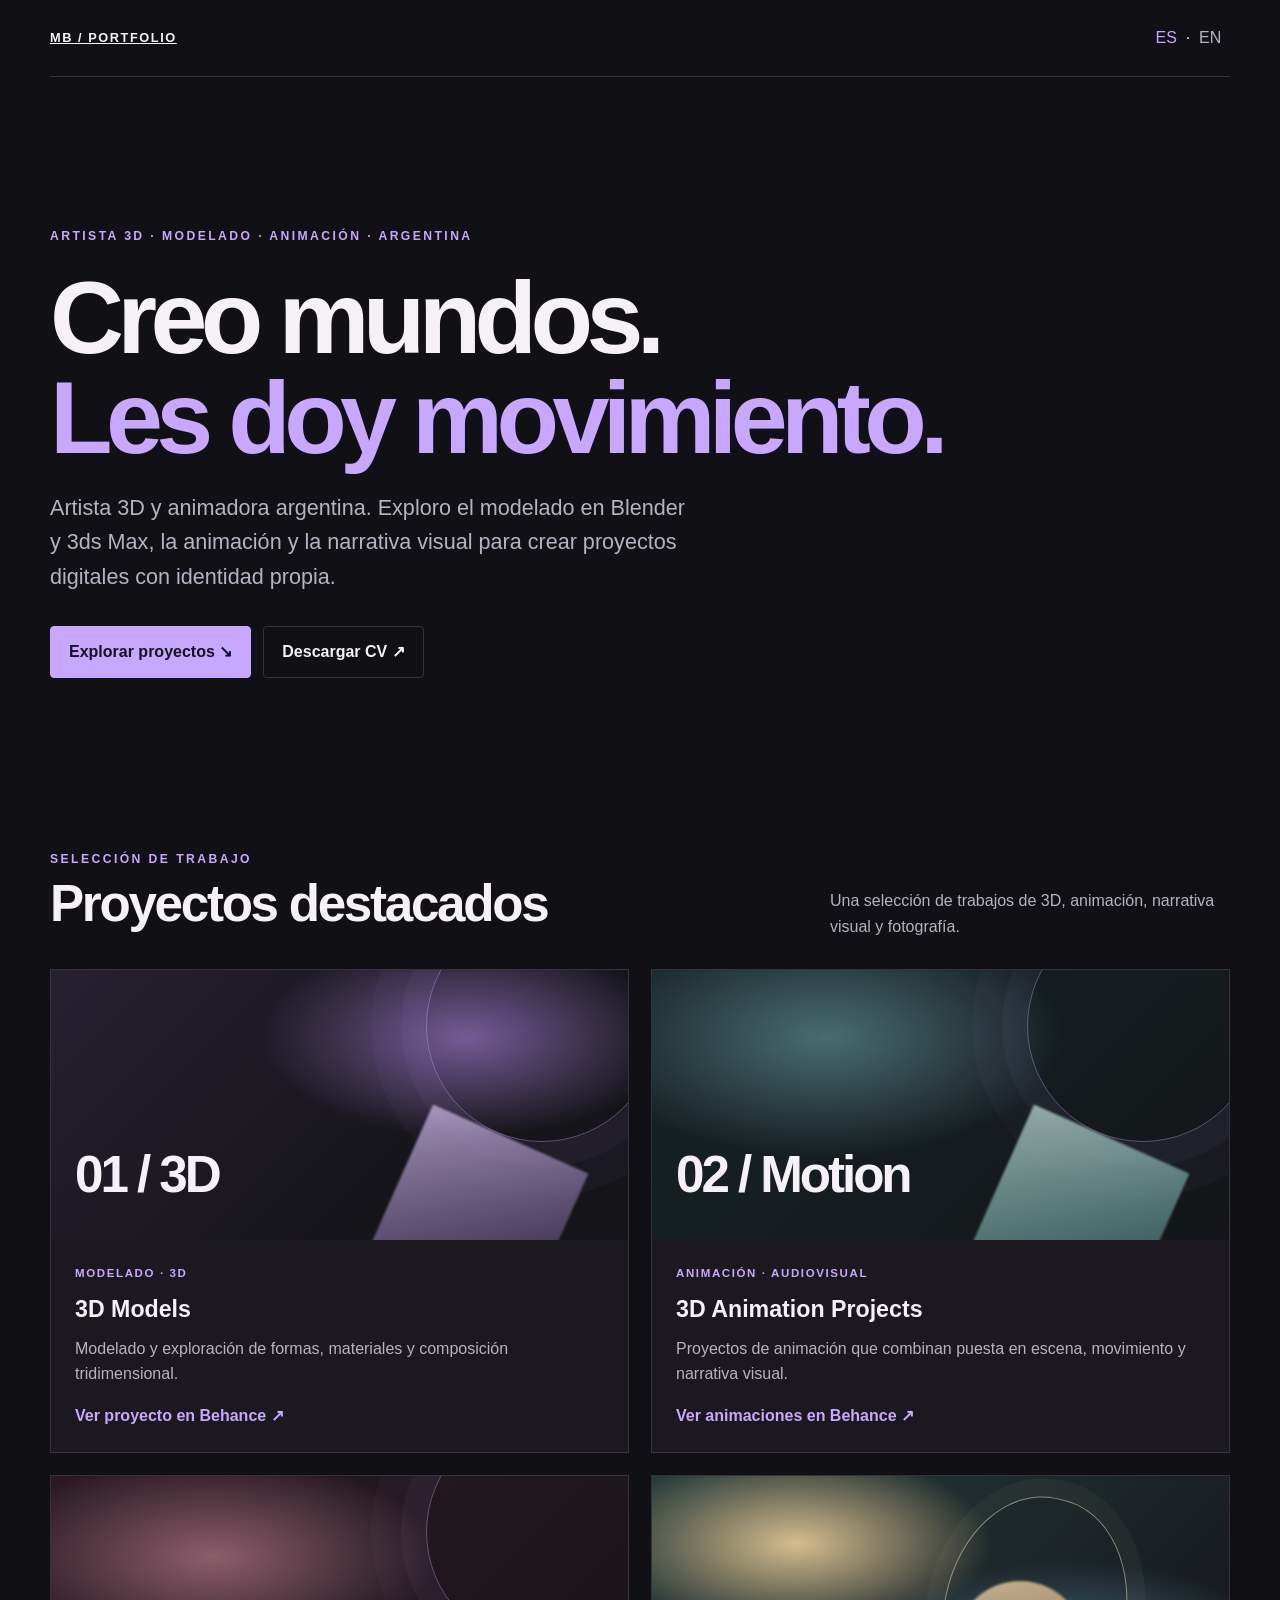
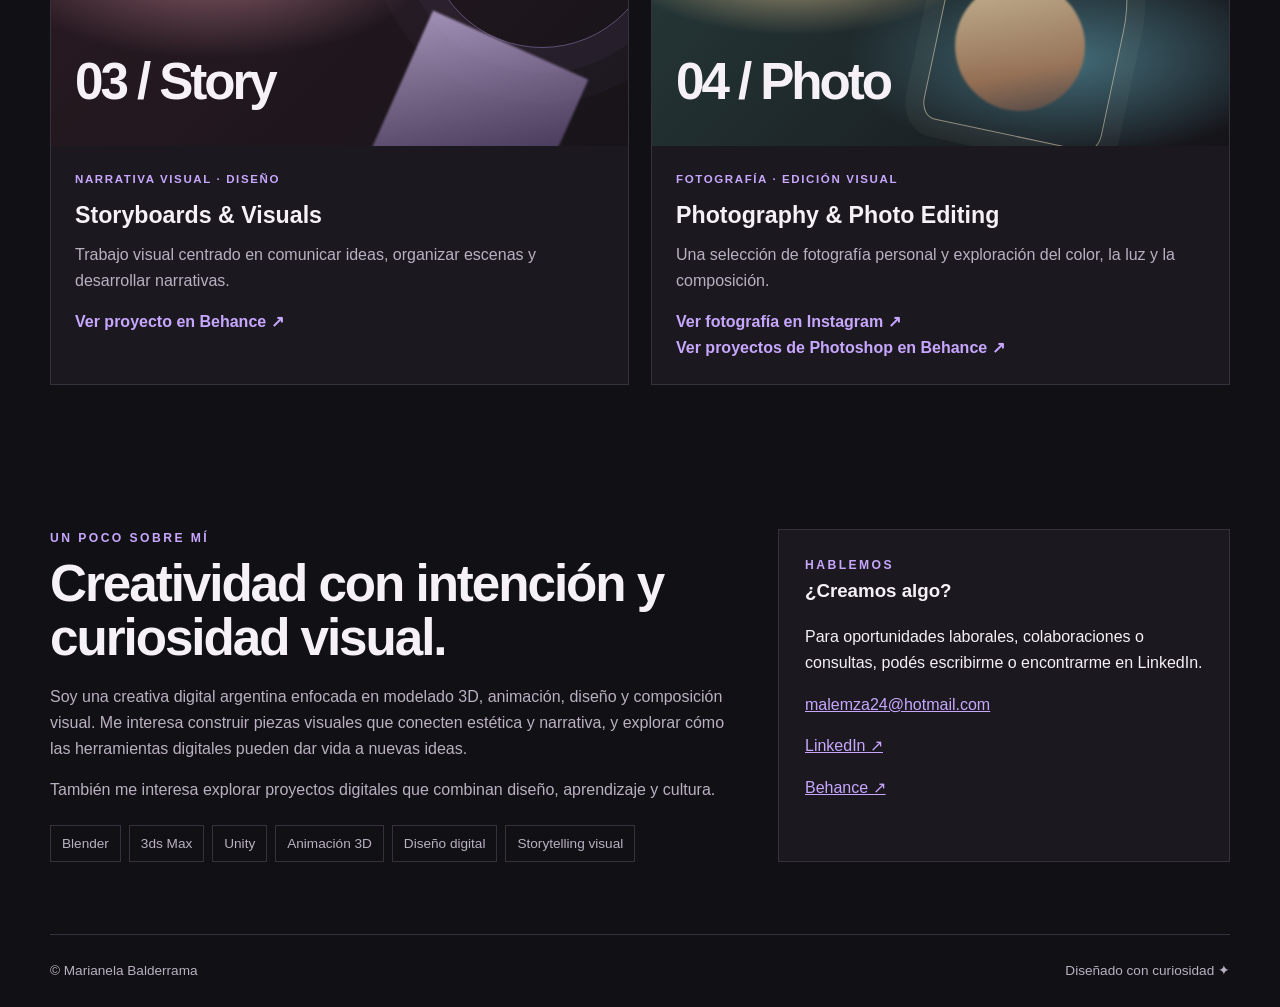
==== index.html @ bc60559c "Improve Spanish SEO and restore Google Analytics" ====
<!doctype html>
<html lang="es"><head><meta charset="utf-8"><meta name="viewport" content="width=device-width,initial-scale=1"><meta name="description" content="Portfolio de Marianela Balderrama, artista 3D y animadora de Argentina. Modelado 3D en Blender y 3ds Max, animación, narrativa visual, diseño digital y edición fotográfica."><meta name="robots" content="index, follow, max-image-preview:large"><meta name="author" content="Marianela Balderrama"><meta name="theme-color" content="#111014"><link rel="canonical" href="https://portfolio-marianela.netlify.app/"><link rel="alternate" hreflang="es-AR" href="https://portfolio-marianela.netlify.app/"><link rel="alternate" hreflang="en" href="https://portfolio-marianela.netlify.app/en.html"><link rel="alternate" hreflang="x-default" href="https://portfolio-marianela.netlify.app/"><meta property="og:type" content="website"><meta property="og:locale" content="es_AR"><meta property="og:title" content="Marianela Balderrama | Artista 3D y Animadora"><meta property="og:description" content="Modelado 3D, animación, narrativa visual, diseño digital y fotografía. Portfolio de Marianela Balderrama."><meta property="og:url" content="https://portfolio-marianela.netlify.app/"><meta name="twitter:card" content="summary"><title>Marianela Balderrama | Artista 3D, Modelado y Animación</title><link rel="stylesheet" href="style.css"><script async src="https://www.googletagmanager.com/gtag/js?id=G-E47YRFVXNX"></script><script>window.dataLayer=window.dataLayer||[];function gtag(){dataLayer.push(arguments);}gtag('js',new Date());gtag('config','G-E47YRFVXNX');</script></head>
<body><a class="skip-link" href="#contenido">Saltar al contenido</a><div class="wrap"><nav class="topbar" aria-label="Navegación principal"><a class="brand" href="index.html">MB / Portfolio</a><div class="lang"><a class="active" href="index.html" lang="es">ES</a><span>·</span><a href="en.html" lang="en">EN</a></div></nav>
<main id="contenido"><header class="hero"><div class="eyebrow">Artista 3D · Modelado · Animación · Argentina</div><h1>Creo mundos.<br><span>Les doy movimiento.</span></h1><p>Artista 3D y animadora argentina. Exploro el modelado en Blender y 3ds Max, la animación y la narrativa visual para crear proyectos digitales con identidad propia.</p><div class="actions"><a class="button primary" href="#proyectos" data-event="nav_projects">Explorar proyectos ↘</a><a class="button" href="Marianela_Balderrama_CV_Principal_ES.pdf" target="_blank" rel="noreferrer" data-event="click_cv_es">Descargar CV ↗</a></div></header>
<section id="proyectos"><div class="section-head"><div><div class="eyebrow">Selección de trabajo</div><h2>Proyectos destacados</h2></div><p>Una selección de trabajos de 3D, animación, narrativa visual y fotografía.</p></div><div class="projects">
<article class="project"><div class="art"><span class="art-label">01 / 3D</span></div><div class="project-body"><div class="project-meta">Modelado · 3D</div><h3>3D Models</h3><p>Modelado y exploración de formas, materiales y composición tridimensional.</p><a class="text-link" href="https://www.behance.net/gallery/196213371/3D-Models" target="_blank" rel="noreferrer" data-event="click_behance_3d">Ver proyecto en Behance ↗</a></div></article>
<article class="project"><div class="art alt"><span class="art-label">02 / Motion</span></div><div class="project-body"><div class="project-meta">Animación · Audiovisual</div><h3>3D Animation Projects</h3><p>Proyectos de animación que combinan puesta en escena, movimiento y narrativa visual.</p><a class="text-link" href="https://www.behance.net/gallery/216897643/3d-Animation-Projects" target="_blank" rel="noreferrer" data-event="click_behance_animation">Ver animaciones en Behance ↗</a></div></article>
<article class="project"><div class="art story"><span class="art-label">03 / Story</span></div><div class="project-body"><div class="project-meta">Narrativa visual · Diseño</div><h3>Storyboards & Visuals</h3><p>Trabajo visual centrado en comunicar ideas, organizar escenas y desarrollar narrativas.</p><a class="text-link" href="https://www.behance.net/gallery/188869187/Narrative-Visuals-Storyboards-and-Inphographics" target="_blank" rel="noreferrer" data-event="click_behance_storyboards">Ver proyecto en Behance ↗</a></div></article>
<article class="project"><div class="art photo"><span class="art-label">04 / Photo</span></div><div class="project-body"><div class="project-meta">Fotografía · Edición visual</div><h3>Photography & Photo Editing</h3><p>Una selección de fotografía personal y exploración del color, la luz y la composición.</p><a class="text-link" href="https://www.instagram.com/framed.by.mari/" target="_blank" rel="noreferrer" data-event="click_photography">Ver fotografía en Instagram ↗</a><br><a class="text-link" href="https://www.behance.net/gallery/180947497/Photoshop-Projects" target="_blank" rel="noreferrer" data-event="click_photoshop">Ver proyectos de Photoshop en Behance ↗</a></div></article></div></section>
<section id="sobre-mi"><div class="about-grid"><div class="about"><div class="eyebrow">Un poco sobre mí</div><h2>Creatividad con intención y curiosidad visual.</h2><p>Soy una creativa digital argentina enfocada en modelado 3D, animación, diseño y composición visual. Me interesa construir piezas visuales que conecten estética y narrativa, y explorar cómo las herramientas digitales pueden dar vida a nuevas ideas.</p><p>También me interesa explorar proyectos digitales que combinan diseño, aprendizaje y cultura.</p><div class="skill-list"><span>Blender</span><span>3ds Max</span><span>Unity</span><span>Animación 3D</span><span>Diseño digital</span><span>Storytelling visual</span></div></div><aside class="contact-box" id="contacto"><div class="eyebrow">Hablemos</div><h3>¿Creamos algo?</h3><p>Para oportunidades laborales, colaboraciones o consultas, podés escribirme o encontrarme en LinkedIn.</p><p><a href="mailto:malemza24@hotmail.com" data-event="click_email">malemza24@hotmail.com</a></p><p><a href="https://www.linkedin.com/in/marianela-balderrama-0708612a2/" target="_blank" rel="noreferrer" data-event="click_linkedin">LinkedIn ↗</a></p><p><a href="https://www.behance.net/malemza24" target="_blank" rel="noreferrer">Behance ↗</a></p></aside></div></section></main>
<footer class="footer"><span>© <span id="year"></span> Marianela Balderrama</span><span>Diseñado con curiosidad ✦</span></footer></div><script src="script.js"></script></body></html>
---- style.css ----
:root{--bg:#111014;--panel:#1b191f;--text:#f5f1f7;--muted:#b9b1c1;--accent:#c7a7ff;--line:#37313e;--max:1180px}*{box-sizing:border-box}html{scroll-behavior:smooth}body{margin:0;background:var(--bg);color:var(--text);font-family:Inter,Arial,sans-serif;line-height:1.6}a{color:inherit}a:focus-visible,button:focus-visible{outline:3px solid var(--accent);outline-offset:4px}.skip-link{position:absolute;left:-9999px}.skip-link:focus{left:1rem;top:1rem;z-index:9;background:#fff;color:#111;padding:.7rem}.wrap{width:min(var(--max),calc(100% - 40px));margin:auto}.topbar{display:flex;justify-content:space-between;align-items:center;padding:25px 0;border-bottom:1px solid var(--line)}.brand{font-weight:800;letter-spacing:.12em;text-transform:uppercase;font-size:.8rem}.lang a{padding:.4rem .55rem;text-decoration:none;color:var(--muted)}.lang .active{color:var(--accent)}.hero{padding:clamp(70px,12vw,150px) 0 100px}.eyebrow{color:var(--accent);font-size:.76rem;font-weight:700;letter-spacing:.2em;text-transform:uppercase}.hero h1{font-size:clamp(3rem,8vw,7rem);line-height:.98;letter-spacing:-.065em;max-width:950px;margin:22px 0}.hero h1 span{color:var(--accent)}.hero p{max-width:650px;color:var(--muted);font-size:clamp(1.05rem,2vw,1.35rem)}.actions{display:flex;flex-wrap:wrap;gap:12px;margin-top:32px}.button{display:inline-block;padding:12px 18px;border:1px solid var(--line);border-radius:4px;text-decoration:none;font-weight:700}.button.primary{background:var(--accent);color:#17121f;border-color:var(--accent)}section{padding:72px 0}.section-head{display:flex;align-items:end;justify-content:space-between;gap:24px;margin-bottom:30px}.section-head h2{font-size:clamp(2rem,4vw,3.2rem);letter-spacing:-.045em;line-height:1.05;margin:8px 0}.section-head p{color:var(--muted);max-width:400px;margin:0}.projects{display:grid;grid-template-columns:repeat(2,minmax(0,1fr));gap:22px}.project{background:var(--panel);border:1px solid var(--line);min-width:0}.art{height:270px;display:flex;align-items:end;padding:24px;overflow:hidden;position:relative;background:radial-gradient(ellipse at 72% 25%,#735c96 0,transparent 35%),linear-gradient(135deg,#27202f,#151419 68%)}.art:before{content:"";position:absolute;width:230px;height:230px;border:1px solid #c7a7ff66;border-radius:50%;right:-30px;top:-60px;box-shadow:0 0 0 25px #c7a7ff0a,0 0 0 55px #c7a7ff08}.art:after{content:"";position:absolute;width:170px;height:210px;right:13%;bottom:-100px;background:linear-gradient(145deg,#d4c0f0,#54426d 65%,#211a29);transform:rotate(24deg);filter:blur(1px);opacity:.7}.art.alt{background:radial-gradient(ellipse at 30% 25%,#496c70,transparent 42%),linear-gradient(135deg,#172326,#131518)}.art.alt:after{background:linear-gradient(145deg,#c4e2db,#477b7a 65%,#16282a)}.art.hanori{background:radial-gradient(ellipse at 65% 20%,#d4b5e7,transparent 35%),linear-gradient(135deg,#30203c,#17131e)}.art.story{background:radial-gradient(ellipse at 28% 30%,#8c5e6c,transparent 38%),linear-gradient(135deg,#2a1a22,#171419)}.art-label{position:relative;z-index:1;font-size:clamp(2rem,4vw,3.5rem);font-weight:800;letter-spacing:-.06em}.project-body{padding:24px}.project-meta{color:var(--accent);font-size:.72rem;letter-spacing:.14em;text-transform:uppercase;font-weight:700}.project h3{font-size:1.45rem;margin:8px 0}.project p,.about p{color:var(--muted);margin:0 0 16px}.text-link{color:var(--accent);font-weight:700;text-decoration:none}.about-grid{display:grid;grid-template-columns:1.2fr .8fr;gap:50px}.about h2{font-size:clamp(2rem,4vw,3.2rem);line-height:1.05;letter-spacing:-.04em;margin:8px 0 20px}.skill-list{display:flex;flex-wrap:wrap;gap:8px;margin-top:22px}.skill-list span{border:1px solid var(--line);padding:7px 11px;color:var(--muted);font-size:.85rem}.contact-box{background:var(--panel);border:1px solid var(--line);padding:26px}.contact-box h3{margin-top:0}.contact-box a{color:var(--accent);overflow-wrap:anywhere}.footer{border-top:1px solid var(--line);padding:25px 0;color:var(--muted);font-size:.85rem;display:flex;justify-content:space-between;gap:20px;flex-wrap:wrap}@media(max-width:760px){.wrap{width:min(100% - 28px,var(--max))}.projects,.about-grid{grid-template-columns:1fr}.art{height:220px}.section-head{display:block}.section-head p{margin-top:12px}.hero{padding-top:80px}.topbar{padding:18px 0}}@media(prefers-reduced-motion:reduce){html{scroll-behavior:auto}*{animation:none!important;transition:none!important}}
.art.photo{background:radial-gradient(ellipse at 25% 25%,#d5bd8d,transparent 32%),radial-gradient(ellipse at 72% 68%,#426b78,transparent 38%),linear-gradient(135deg,#273b3b,#151419)}.art.photo:before{width:180px;height:240px;border-radius:48% 48% 8% 8%;right:18%;top:20px;border-color:#f0dfbd88;transform:rotate(12deg);box-shadow:0 0 0 18px #f0dfbd0a}.art.photo:after{width:130px;height:130px;border-radius:50%;right:25%;bottom:35px;background:linear-gradient(145deg,#f4e1b4,#ad7854 65%,#423c42);opacity:.8}
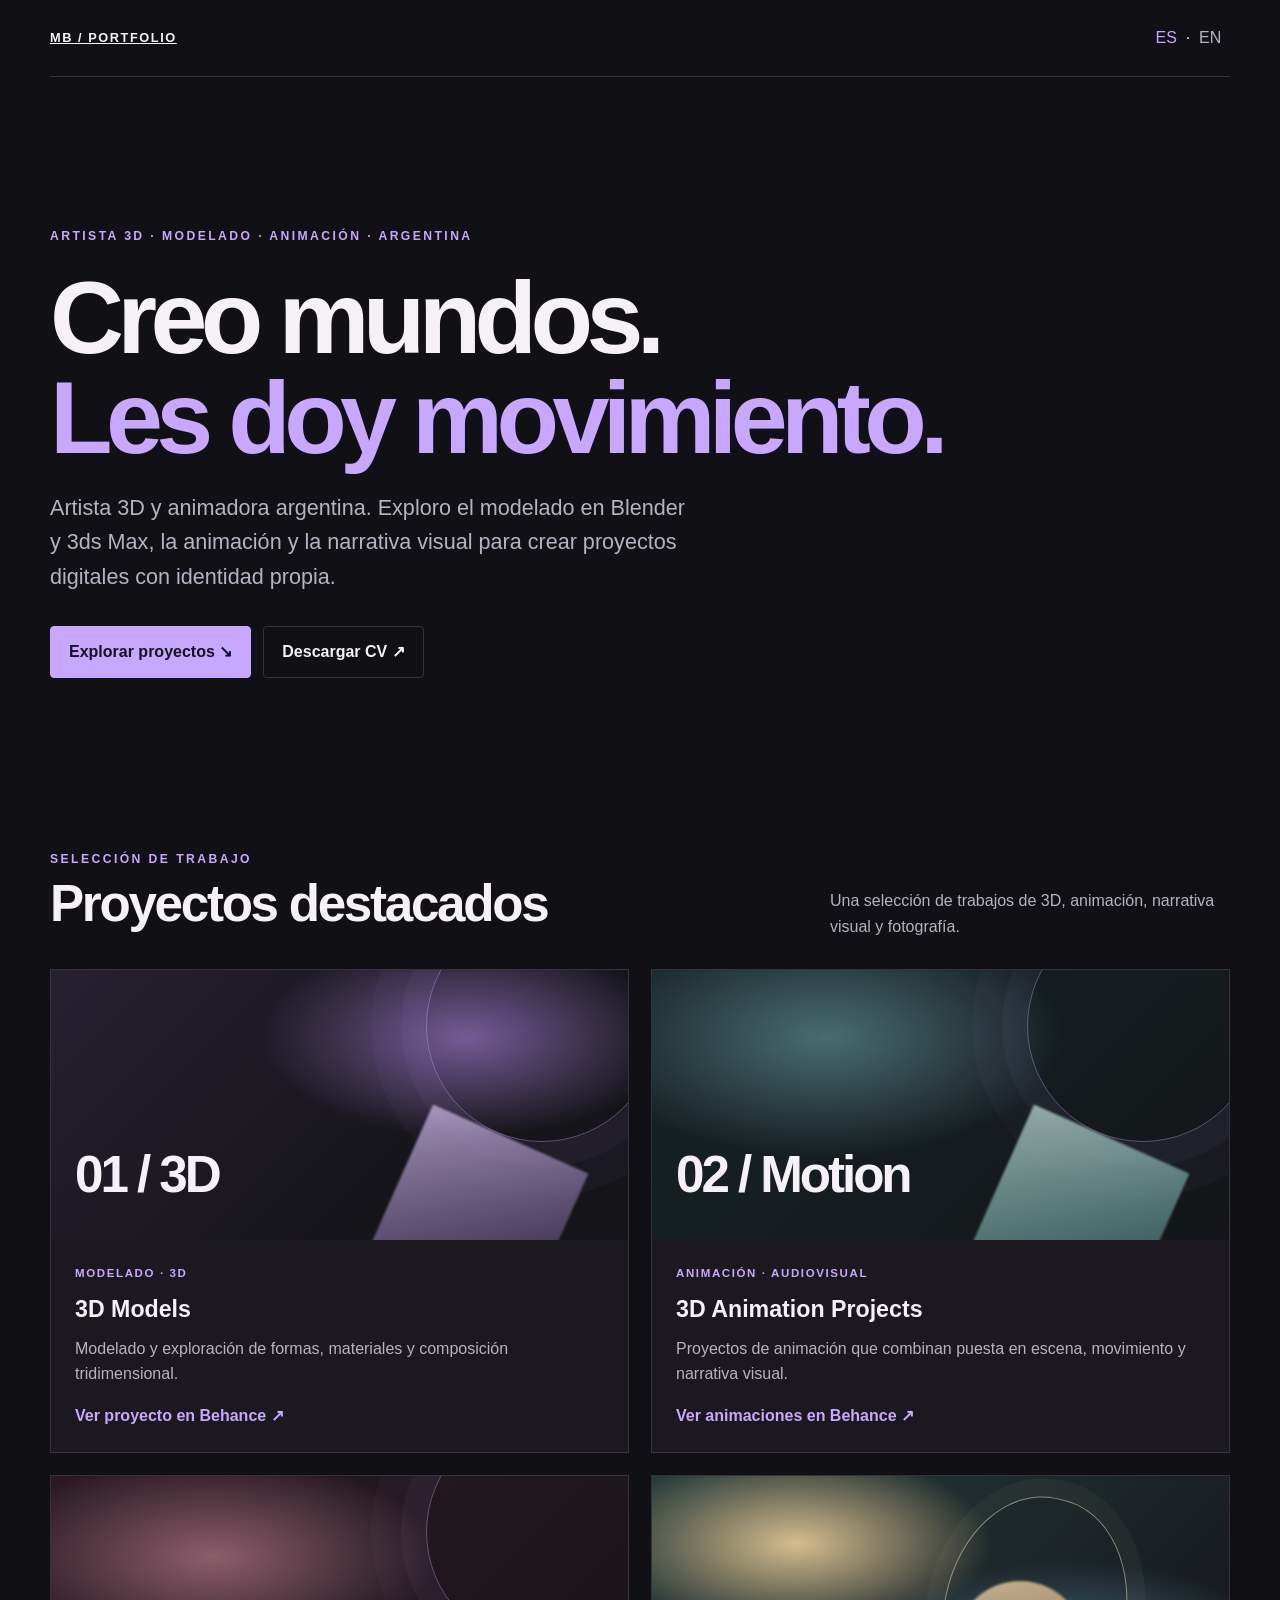
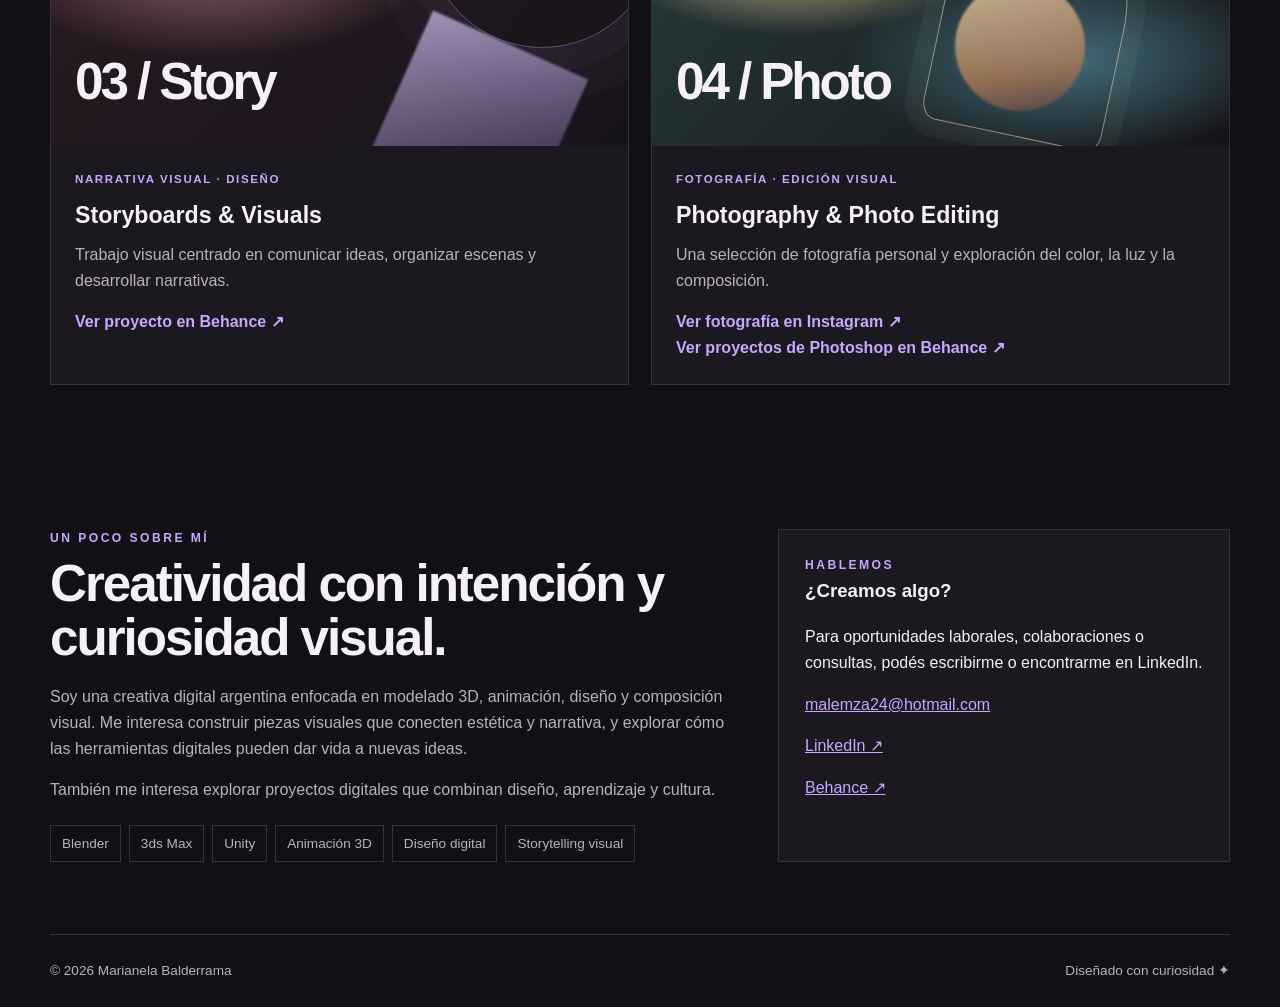
==== commit edbfe547: "Set Spanish CV link to download the Spanish PDF" ====
--- a/index.html
+++ b/index.html
@@ -1,7 +1,7 @@
 <!doctype html>
 <html lang="es"><head><meta charset="utf-8"><meta name="viewport" content="width=device-width,initial-scale=1"><meta name="description" content="Portfolio de Marianela Balderrama, artista 3D y animadora de Argentina. Modelado 3D en Blender y 3ds Max, animación, narrativa visual, diseño digital y edición fotográfica."><meta name="robots" content="index, follow, max-image-preview:large"><meta name="author" content="Marianela Balderrama"><meta name="theme-color" content="#111014"><link rel="canonical" href="https://portfolio-marianela.netlify.app/"><link rel="alternate" hreflang="es-AR" href="https://portfolio-marianela.netlify.app/"><link rel="alternate" hreflang="en" href="https://portfolio-marianela.netlify.app/en.html"><link rel="alternate" hreflang="x-default" href="https://portfolio-marianela.netlify.app/"><meta property="og:type" content="website"><meta property="og:locale" content="es_AR"><meta property="og:title" content="Marianela Balderrama | Artista 3D y Animadora"><meta property="og:description" content="Modelado 3D, animación, narrativa visual, diseño digital y fotografía. Portfolio de Marianela Balderrama."><meta property="og:url" content="https://portfolio-marianela.netlify.app/"><meta name="twitter:card" content="summary"><title>Marianela Balderrama | Artista 3D, Modelado y Animación</title><link rel="stylesheet" href="style.css"><script async src="https://www.googletagmanager.com/gtag/js?id=G-E47YRFVXNX"></script><script>window.dataLayer=window.dataLayer||[];function gtag(){dataLayer.push(arguments);}gtag('js',new Date());gtag('config','G-E47YRFVXNX');</script></head>
 <body><a class="skip-link" href="#contenido">Saltar al contenido</a><div class="wrap"><nav class="topbar" aria-label="Navegación principal"><a class="brand" href="index.html">MB / Portfolio</a><div class="lang"><a class="active" href="index.html" lang="es">ES</a><span>·</span><a href="en.html" lang="en">EN</a></div></nav>
-<main id="contenido"><header class="hero"><div class="eyebrow">Artista 3D · Modelado · Animación · Argentina</div><h1>Creo mundos.<br><span>Les doy movimiento.</span></h1><p>Artista 3D y animadora argentina. Exploro el modelado en Blender y 3ds Max, la animación y la narrativa visual para crear proyectos digitales con identidad propia.</p><div class="actions"><a class="button primary" href="#proyectos" data-event="nav_projects">Explorar proyectos ↘</a><a class="button" href="Marianela_Balderrama_CV_Principal_ES.pdf" target="_blank" rel="noreferrer" data-event="click_cv_es">Descargar CV ↗</a></div></header>
+<main id="contenido"><header class="hero"><div class="eyebrow">Artista 3D · Modelado · Animación · Argentina</div><h1>Creo mundos.<br><span>Les doy movimiento.</span></h1><p>Artista 3D y animadora argentina. Exploro el modelado en Blender y 3ds Max, la animación y la narrativa visual para crear proyectos digitales con identidad propia.</p><div class="actions"><a class="button primary" href="#proyectos" data-event="nav_projects">Explorar proyectos ↘</a><a class="button" href="Marianela_Balderrama_CV_Principal_ES.pdf" download="Marianela_Balderrama_CV_Principal_ES.pdf" data-event="click_cv_es">Descargar CV ↗</a></div></header>
 <section id="proyectos"><div class="section-head"><div><div class="eyebrow">Selección de trabajo</div><h2>Proyectos destacados</h2></div><p>Una selección de trabajos de 3D, animación, narrativa visual y fotografía.</p></div><div class="projects">
 <article class="project"><div class="art"><span class="art-label">01 / 3D</span></div><div class="project-body"><div class="project-meta">Modelado · 3D</div><h3>3D Models</h3><p>Modelado y exploración de formas, materiales y composición tridimensional.</p><a class="text-link" href="https://www.behance.net/gallery/196213371/3D-Models" target="_blank" rel="noreferrer" data-event="click_behance_3d">Ver proyecto en Behance ↗</a></div></article>
 <article class="project"><div class="art alt"><span class="art-label">02 / Motion</span></div><div class="project-body"><div class="project-meta">Animación · Audiovisual</div><h3>3D Animation Projects</h3><p>Proyectos de animación que combinan puesta en escena, movimiento y narrativa visual.</p><a class="text-link" href="https://www.behance.net/gallery/216897643/3d-Animation-Projects" target="_blank" rel="noreferrer" data-event="click_behance_animation">Ver animaciones en Behance ↗</a></div></article>
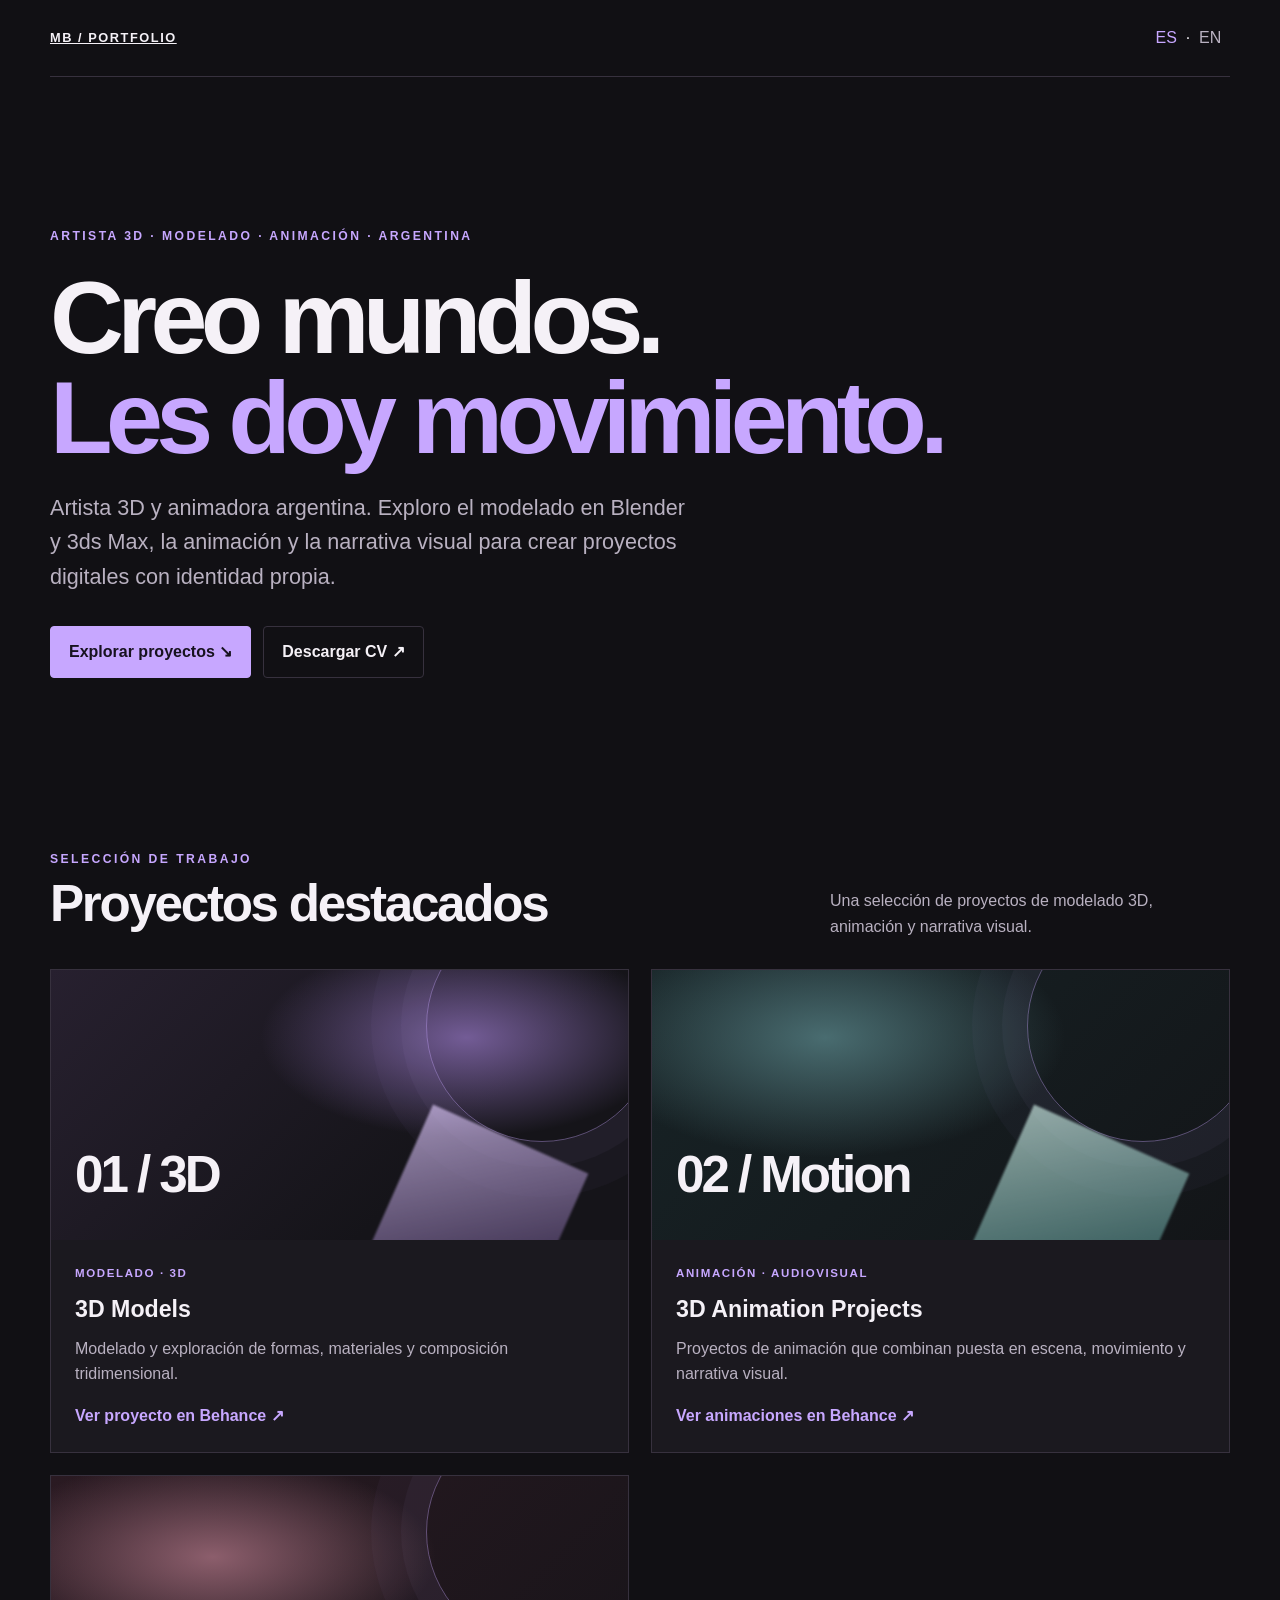
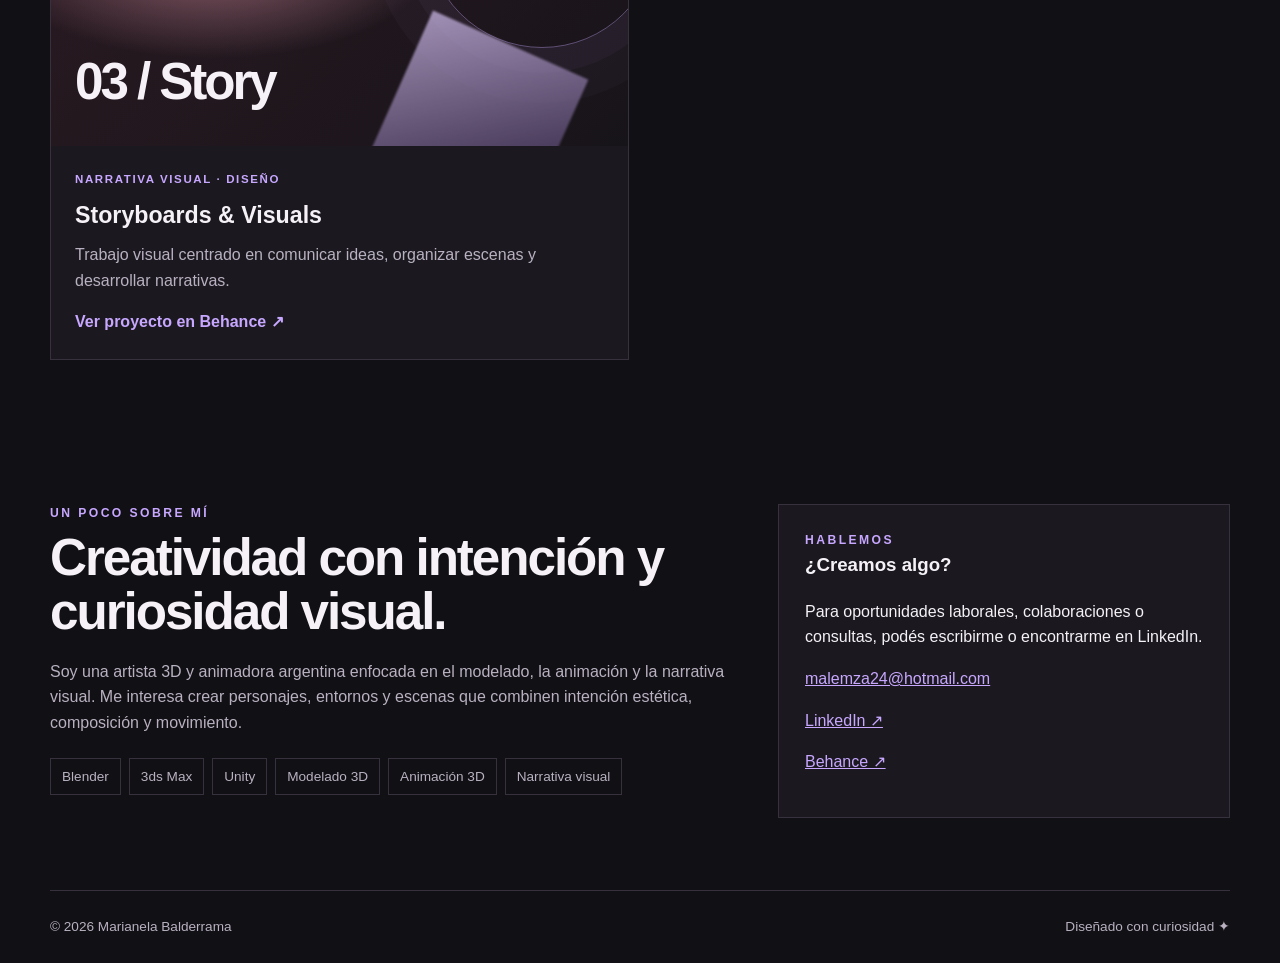
==== commit 5b39b6e5: "Focus Spanish portfolio on 3D art and animation" ====
--- a/index.html
+++ b/index.html
@@ -1,11 +1,11 @@
 <!doctype html>
-<html lang="es"><head><meta charset="utf-8"><meta name="viewport" content="width=device-width,initial-scale=1"><meta name="description" content="Portfolio de Marianela Balderrama, artista 3D y animadora de Argentina. Modelado 3D en Blender y 3ds Max, animación, narrativa visual, diseño digital y edición fotográfica."><meta name="robots" content="index, follow, max-image-preview:large"><meta name="author" content="Marianela Balderrama"><meta name="theme-color" content="#111014"><link rel="canonical" href="https://portfolio-marianela.netlify.app/"><link rel="alternate" hreflang="es-AR" href="https://portfolio-marianela.netlify.app/"><link rel="alternate" hreflang="en" href="https://portfolio-marianela.netlify.app/en.html"><link rel="alternate" hreflang="x-default" href="https://portfolio-marianela.netlify.app/"><meta property="og:type" content="website"><meta property="og:locale" content="es_AR"><meta property="og:title" content="Marianela Balderrama | Artista 3D y Animadora"><meta property="og:description" content="Modelado 3D, animación, narrativa visual, diseño digital y fotografía. Portfolio de Marianela Balderrama."><meta property="og:url" content="https://portfolio-marianela.netlify.app/"><meta name="twitter:card" content="summary"><title>Marianela Balderrama | Artista 3D, Modelado y Animación</title><link rel="stylesheet" href="style.css"><script async src="https://www.googletagmanager.com/gtag/js?id=G-E47YRFVXNX"></script><script>window.dataLayer=window.dataLayer||[];function gtag(){dataLayer.push(arguments);}gtag('js',new Date());gtag('config','G-E47YRFVXNX');</script></head>
+<html lang="es"><head><meta charset="utf-8"><meta name="viewport" content="width=device-width,initial-scale=1"><meta name="description" content="Portfolio de Marianela Balderrama, artista 3D y animadora de Argentina. Modelado 3D en Blender y 3ds Max, animación y narrativa visual."><meta name="robots" content="index, follow, max-image-preview:large"><meta name="author" content="Marianela Balderrama"><meta name="theme-color" content="#111014"><link rel="canonical" href="https://portfolio-marianela.netlify.app/"><link rel="alternate" hreflang="es-AR" href="https://portfolio-marianela.netlify.app/"><link rel="alternate" hreflang="en" href="https://portfolio-marianela.netlify.app/en.html"><link rel="alternate" hreflang="x-default" href="https://portfolio-marianela.netlify.app/"><meta property="og:type" content="website"><meta property="og:locale" content="es_AR"><meta property="og:title" content="Marianela Balderrama | Artista 3D y Animadora"><meta property="og:description" content="Modelado 3D, animación y narrativa visual. Portfolio de Marianela Balderrama."><meta property="og:url" content="https://portfolio-marianela.netlify.app/"><meta name="twitter:card" content="summary"><title>Marianela Balderrama | Artista 3D, Modelado y Animación</title><link rel="stylesheet" href="style.css"><script async src="https://www.googletagmanager.com/gtag/js?id=G-E47YRFVXNX"></script><script>window.dataLayer=window.dataLayer||[];function gtag(){dataLayer.push(arguments);}gtag('js',new Date());gtag('config','G-E47YRFVXNX');</script></head>
 <body><a class="skip-link" href="#contenido">Saltar al contenido</a><div class="wrap"><nav class="topbar" aria-label="Navegación principal"><a class="brand" href="index.html">MB / Portfolio</a><div class="lang"><a class="active" href="index.html" lang="es">ES</a><span>·</span><a href="en.html" lang="en">EN</a></div></nav>
-<main id="contenido"><header class="hero"><div class="eyebrow">Artista 3D · Modelado · Animación · Argentina</div><h1>Creo mundos.<br><span>Les doy movimiento.</span></h1><p>Artista 3D y animadora argentina. Exploro el modelado en Blender y 3ds Max, la animación y la narrativa visual para crear proyectos digitales con identidad propia.</p><div class="actions"><a class="button primary" href="#proyectos" data-event="nav_projects">Explorar proyectos ↘</a><a class="button" href="Marianela_Balderrama_CV_Principal_ES.pdf" download="Marianela_Balderrama_CV_Principal_ES.pdf" data-event="click_cv_es">Descargar CV ↗</a></div></header>
-<section id="proyectos"><div class="section-head"><div><div class="eyebrow">Selección de trabajo</div><h2>Proyectos destacados</h2></div><p>Una selección de trabajos de 3D, animación, narrativa visual y fotografía.</p></div><div class="projects">
+<main id="contenido"><header class="hero"><div class="eyebrow">Artista 3D · Modelado · Animación · Argentina</div><h1>Creo mundos.<br><span>Les doy movimiento.</span></h1><p>Artista 3D y animadora argentina. Exploro el modelado en Blender y 3ds Max, la animación y la narrativa visual para crear proyectos digitales con identidad propia.</p><div class="actions"><a class="button primary" href="#proyectos" data-event="nav_projects">Explorar proyectos ↘</a><a class="button" href="Marianela_Balderrama_CV_Principal_ES-2.pdf" download="Marianela_Balderrama_CV_Principal_ES-2.pdf" data-event="click_cv_es">Descargar CV ↗</a></div></header>
+<section id="proyectos"><div class="section-head"><div><div class="eyebrow">Selección de trabajo</div><h2>Proyectos destacados</h2></div><p>Una selección de proyectos de modelado 3D, animación y narrativa visual.</p></div><div class="projects">
 <article class="project"><div class="art"><span class="art-label">01 / 3D</span></div><div class="project-body"><div class="project-meta">Modelado · 3D</div><h3>3D Models</h3><p>Modelado y exploración de formas, materiales y composición tridimensional.</p><a class="text-link" href="https://www.behance.net/gallery/196213371/3D-Models" target="_blank" rel="noreferrer" data-event="click_behance_3d">Ver proyecto en Behance ↗</a></div></article>
 <article class="project"><div class="art alt"><span class="art-label">02 / Motion</span></div><div class="project-body"><div class="project-meta">Animación · Audiovisual</div><h3>3D Animation Projects</h3><p>Proyectos de animación que combinan puesta en escena, movimiento y narrativa visual.</p><a class="text-link" href="https://www.behance.net/gallery/216897643/3d-Animation-Projects" target="_blank" rel="noreferrer" data-event="click_behance_animation">Ver animaciones en Behance ↗</a></div></article>
 <article class="project"><div class="art story"><span class="art-label">03 / Story</span></div><div class="project-body"><div class="project-meta">Narrativa visual · Diseño</div><h3>Storyboards & Visuals</h3><p>Trabajo visual centrado en comunicar ideas, organizar escenas y desarrollar narrativas.</p><a class="text-link" href="https://www.behance.net/gallery/188869187/Narrative-Visuals-Storyboards-and-Inphographics" target="_blank" rel="noreferrer" data-event="click_behance_storyboards">Ver proyecto en Behance ↗</a></div></article>
-<article class="project"><div class="art photo"><span class="art-label">04 / Photo</span></div><div class="project-body"><div class="project-meta">Fotografía · Edición visual</div><h3>Photography & Photo Editing</h3><p>Una selección de fotografía personal y exploración del color, la luz y la composición.</p><a class="text-link" href="https://www.instagram.com/framed.by.mari/" target="_blank" rel="noreferrer" data-event="click_photography">Ver fotografía en Instagram ↗</a><br><a class="text-link" href="https://www.behance.net/gallery/180947497/Photoshop-Projects" target="_blank" rel="noreferrer" data-event="click_photoshop">Ver proyectos de Photoshop en Behance ↗</a></div></article></div></section>
-<section id="sobre-mi"><div class="about-grid"><div class="about"><div class="eyebrow">Un poco sobre mí</div><h2>Creatividad con intención y curiosidad visual.</h2><p>Soy una creativa digital argentina enfocada en modelado 3D, animación, diseño y composición visual. Me interesa construir piezas visuales que conecten estética y narrativa, y explorar cómo las herramientas digitales pueden dar vida a nuevas ideas.</p><p>También me interesa explorar proyectos digitales que combinan diseño, aprendizaje y cultura.</p><div class="skill-list"><span>Blender</span><span>3ds Max</span><span>Unity</span><span>Animación 3D</span><span>Diseño digital</span><span>Storytelling visual</span></div></div><aside class="contact-box" id="contacto"><div class="eyebrow">Hablemos</div><h3>¿Creamos algo?</h3><p>Para oportunidades laborales, colaboraciones o consultas, podés escribirme o encontrarme en LinkedIn.</p><p><a href="mailto:malemza24@hotmail.com" data-event="click_email">malemza24@hotmail.com</a></p><p><a href="https://www.linkedin.com/in/marianela-balderrama-0708612a2/" target="_blank" rel="noreferrer" data-event="click_linkedin">LinkedIn ↗</a></p><p><a href="https://www.behance.net/malemza24" target="_blank" rel="noreferrer">Behance ↗</a></p></aside></div></section></main>
+</div></section>
+<section id="sobre-mi"><div class="about-grid"><div class="about"><div class="eyebrow">Un poco sobre mí</div><h2>Creatividad con intención y curiosidad visual.</h2><p>Soy una artista 3D y animadora argentina enfocada en el modelado, la animación y la narrativa visual. Me interesa crear personajes, entornos y escenas que combinen intención estética, composición y movimiento.</p><div class="skill-list"><span>Blender</span><span>3ds Max</span><span>Unity</span><span>Modelado 3D</span><span>Animación 3D</span><span>Narrativa visual</span></div></div><aside class="contact-box" id="contacto"><div class="eyebrow">Hablemos</div><h3>¿Creamos algo?</h3><p>Para oportunidades laborales, colaboraciones o consultas, podés escribirme o encontrarme en LinkedIn.</p><p><a href="mailto:malemza24@hotmail.com" data-event="click_email">malemza24@hotmail.com</a></p><p><a href="https://www.linkedin.com/in/marianela-balderrama-0708612a2/" target="_blank" rel="noreferrer" data-event="click_linkedin">LinkedIn ↗</a></p><p><a href="https://www.behance.net/malemza24" target="_blank" rel="noreferrer">Behance ↗</a></p></aside></div></section></main>
 <footer class="footer"><span>© <span id="year"></span> Marianela Balderrama</span><span>Diseñado con curiosidad ✦</span></footer></div><script src="script.js"></script></body></html>
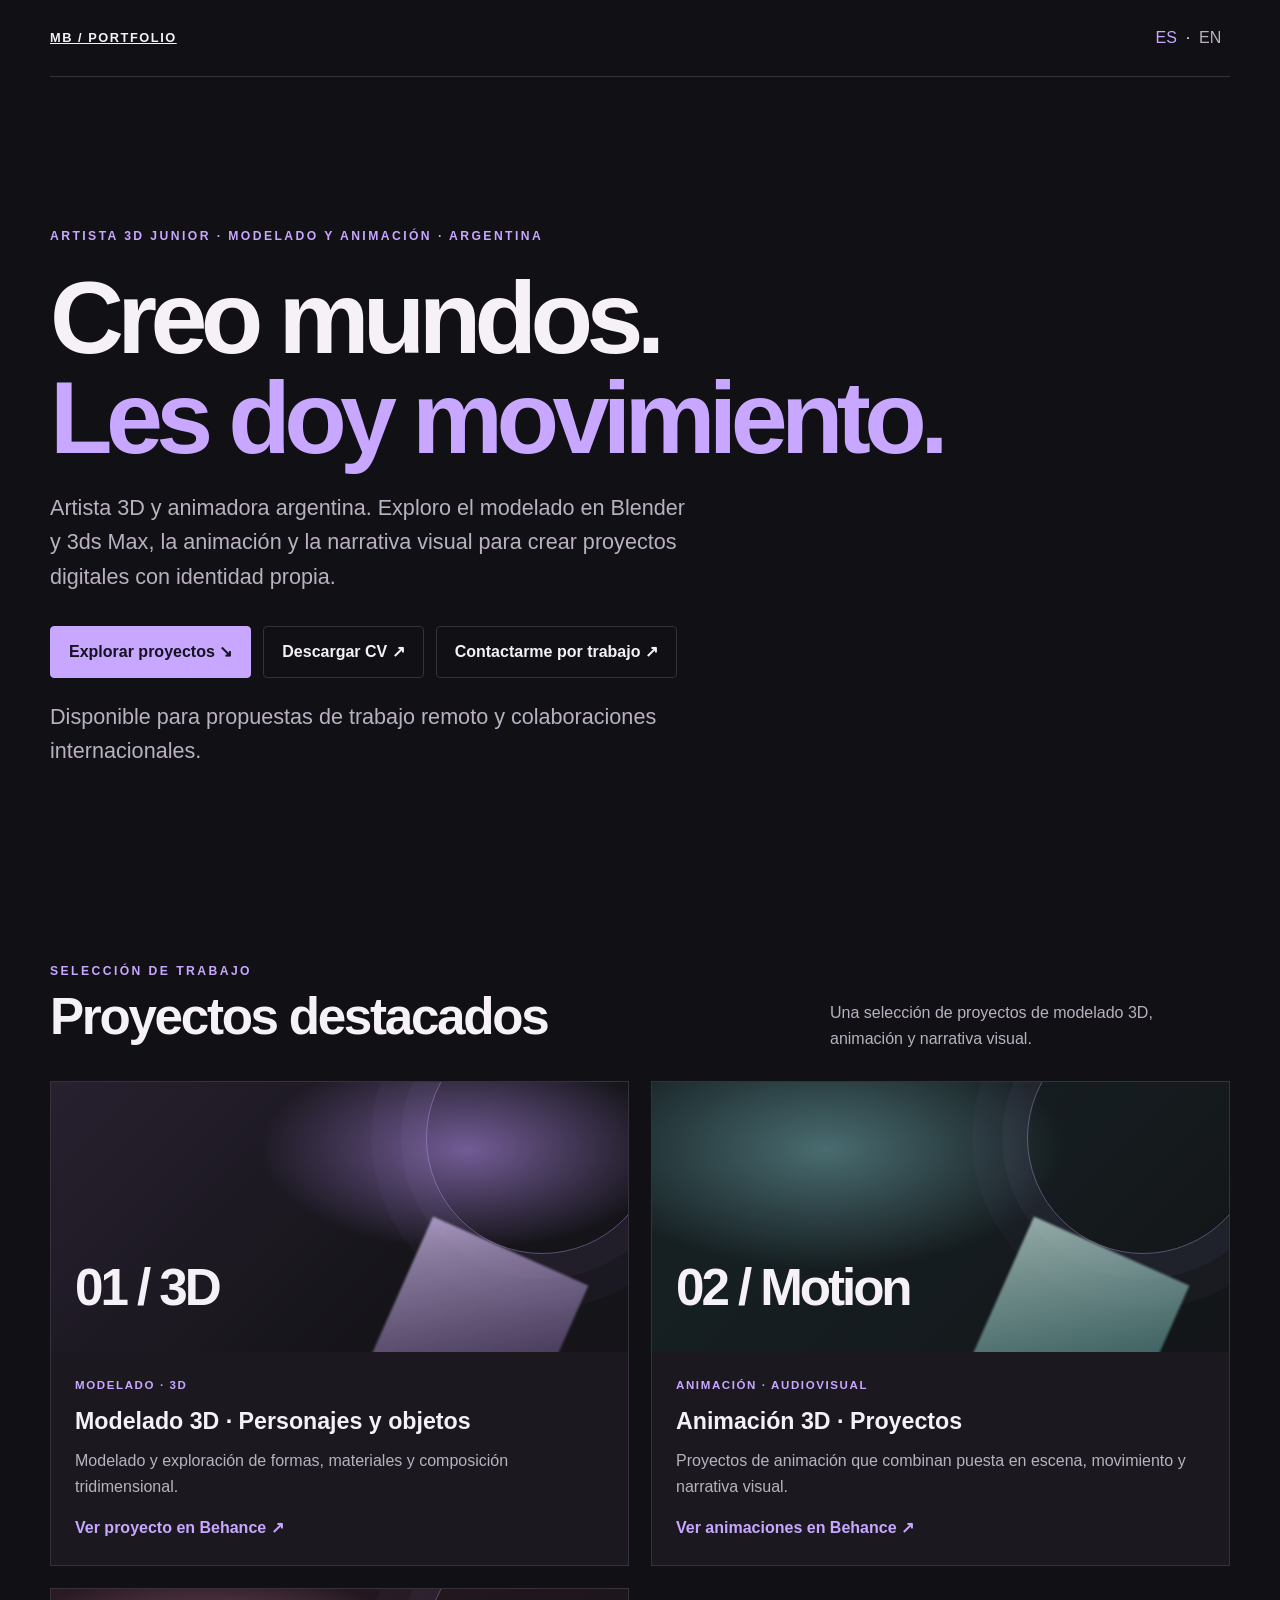
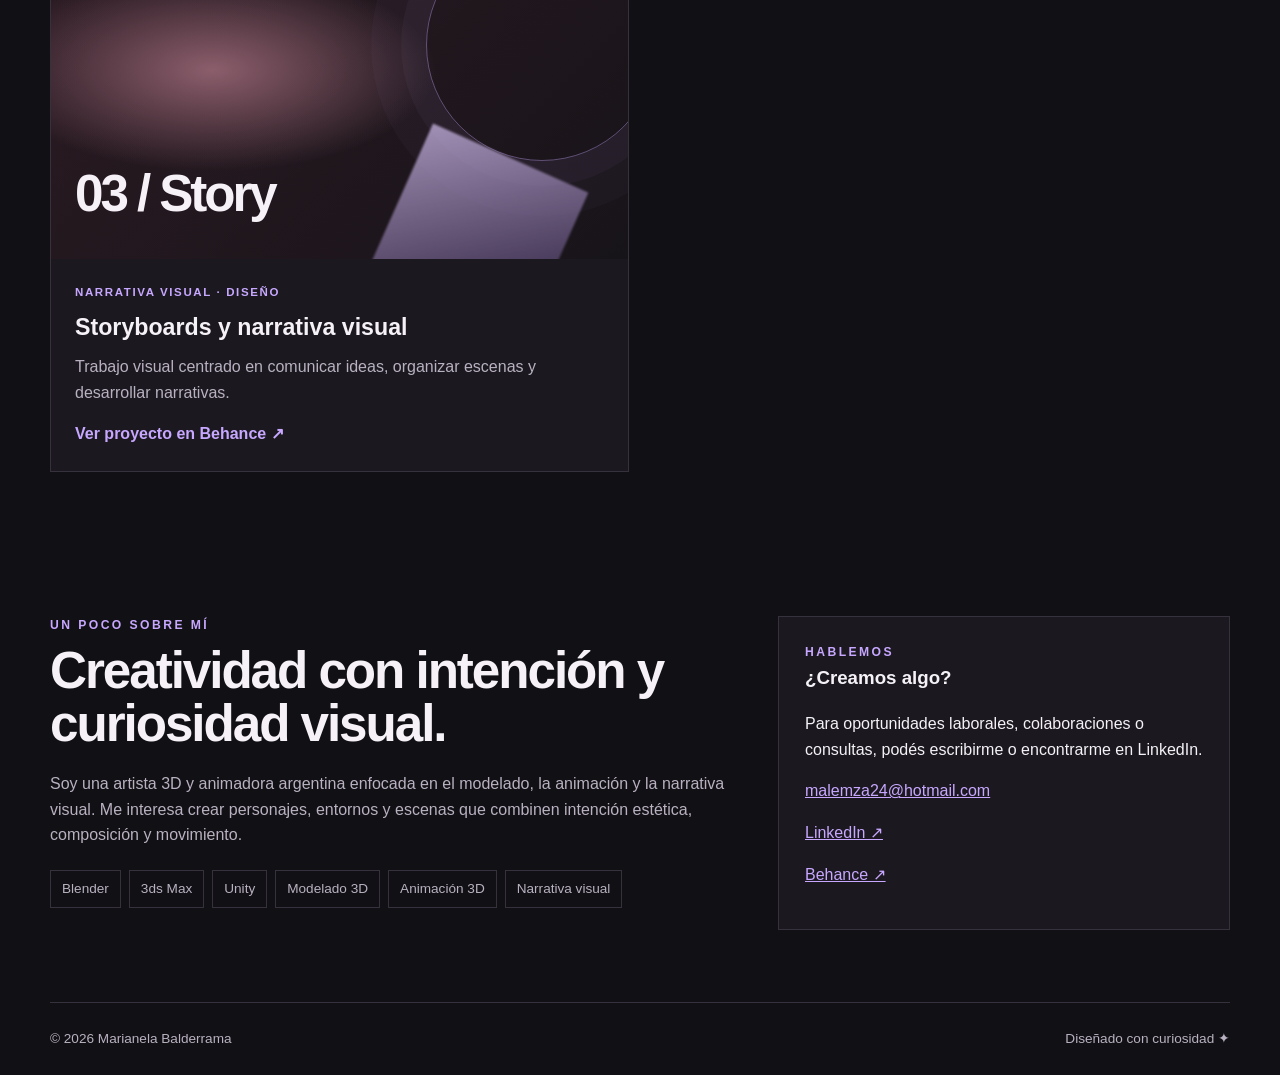
==== commit 42eeccf5: "Improve es portfolio SEO, structured data and recruiter contact CTA" ====
--- a/index.html
+++ b/index.html
@@ -1,11 +1,11 @@
 <!doctype html>
-<html lang="es"><head><meta charset="utf-8"><meta name="viewport" content="width=device-width,initial-scale=1"><meta name="description" content="Portfolio de Marianela Balderrama, artista 3D y animadora de Argentina. Modelado 3D en Blender y 3ds Max, animación y narrativa visual."><meta name="robots" content="index, follow, max-image-preview:large"><meta name="author" content="Marianela Balderrama"><meta name="theme-color" content="#111014"><link rel="canonical" href="https://portfolio-marianela.netlify.app/"><link rel="alternate" hreflang="es-AR" href="https://portfolio-marianela.netlify.app/"><link rel="alternate" hreflang="en" href="https://portfolio-marianela.netlify.app/en.html"><link rel="alternate" hreflang="x-default" href="https://portfolio-marianela.netlify.app/"><meta property="og:type" content="website"><meta property="og:locale" content="es_AR"><meta property="og:title" content="Marianela Balderrama | Artista 3D y Animadora"><meta property="og:description" content="Modelado 3D, animación y narrativa visual. Portfolio de Marianela Balderrama."><meta property="og:url" content="https://portfolio-marianela.netlify.app/"><meta name="twitter:card" content="summary"><title>Marianela Balderrama | Artista 3D, Modelado y Animación</title><link rel="stylesheet" href="style.css"><script async src="https://www.googletagmanager.com/gtag/js?id=G-E47YRFVXNX"></script><script>window.dataLayer=window.dataLayer||[];function gtag(){dataLayer.push(arguments);}gtag('js',new Date());gtag('config','G-E47YRFVXNX');</script></head>
+<html lang="es"><head><meta charset="utf-8"><meta name="viewport" content="width=device-width,initial-scale=1"><meta name="description" content="Portfolio de Marianela Balderrama, artista 3D junior en Argentina. Modelado de personajes y entornos, animación 3D con Blender y 3ds Max. Abierta a oportunidades remotas."><meta name="robots" content="index, follow, max-image-preview:large"><meta name="author" content="Marianela Balderrama"><meta name="theme-color" content="#111014"><link rel="canonical" href="https://portfolio-marianela.netlify.app/"><link rel="alternate" hreflang="es-AR" href="https://portfolio-marianela.netlify.app/"><link rel="alternate" hreflang="en" href="https://portfolio-marianela.netlify.app/en.html"><link rel="alternate" hreflang="x-default" href="https://portfolio-marianela.netlify.app/"><meta property="og:type" content="website"><meta property="og:locale" content="es_AR"><meta property="og:title" content="Marianela Balderrama | Artista 3D y Animadora"><meta property="og:description" content="Modelado 3D, animación y narrativa visual. Portfolio de Marianela Balderrama."><meta property="og:url" content="https://portfolio-marianela.netlify.app/"><meta name="twitter:card" content="summary"><title>Marianela Balderrama | Artista 3D Junior, Modelado y Animación</title><link rel="stylesheet" href="style.css"><script async src="https://www.googletagmanager.com/gtag/js?id=G-E47YRFVXNX"></script><script>window.dataLayer=window.dataLayer||[];function gtag(){dataLayer.push(arguments);}gtag('js',new Date());gtag('config','G-E47YRFVXNX');</script><meta property="og:site_name" content="Marianela Balderrama Portfolio"><meta name="twitter:title" content="Marianela Balderrama | Artista 3D Junior, Modelado y Animación"><meta name="twitter:description" content="Portfolio de Marianela Balderrama, artista 3D junior en Argentina. Modelado de personajes y entornos, animación 3D con Blender y 3ds Max. Abierta a oportunidades remotas."><script type="application/ld+json">{"@context":"https://schema.org","@type":"Person","name":"Marianela Balderrama","url":"https://portfolio-marianela.netlify.app/","jobTitle":"Artista 3D y animadora","description":"Portfolio de Marianela Balderrama, artista 3D junior en Argentina. Modelado de personajes y entornos, animación 3D con Blender y 3ds Max. Abierta a oportunidades remotas.","knowsAbout":["3D modeling","3D animation","Blender","3ds Max","Unity","Visual storytelling"],"sameAs":["https://www.behance.net/malemza24","https://www.linkedin.com/in/marianela-balderrama-0708612a2/"]}</script></head>
 <body><a class="skip-link" href="#contenido">Saltar al contenido</a><div class="wrap"><nav class="topbar" aria-label="Navegación principal"><a class="brand" href="index.html">MB / Portfolio</a><div class="lang"><a class="active" href="index.html" lang="es">ES</a><span>·</span><a href="en.html" lang="en">EN</a></div></nav>
-<main id="contenido"><header class="hero"><div class="eyebrow">Artista 3D · Modelado · Animación · Argentina</div><h1>Creo mundos.<br><span>Les doy movimiento.</span></h1><p>Artista 3D y animadora argentina. Exploro el modelado en Blender y 3ds Max, la animación y la narrativa visual para crear proyectos digitales con identidad propia.</p><div class="actions"><a class="button primary" href="#proyectos" data-event="nav_projects">Explorar proyectos ↘</a><a class="button" href="Marianela_Balderrama_CV_Principal_ES-2.pdf" download="Marianela_Balderrama_CV_Principal_ES-2.pdf" data-event="click_cv_es">Descargar CV ↗</a></div></header>
+<main id="contenido"><header class="hero"><div class="eyebrow">Artista 3D junior · Modelado y animación · Argentina</div><h1>Creo mundos.<br><span>Les doy movimiento.</span></h1><p>Artista 3D y animadora argentina. Exploro el modelado en Blender y 3ds Max, la animación y la narrativa visual para crear proyectos digitales con identidad propia.</p><div class="actions"><a class="button primary" href="#proyectos" data-event="nav_projects">Explorar proyectos ↘</a><a class="button" href="Marianela_Balderrama_CV_Principal_ES-2.pdf" download="Marianela_Balderrama_CV_Principal_ES-2.pdf" data-event="click_cv_es">Descargar CV ↗</a><a class="button" href="mailto:malemza24@hotmail.com?subject=Oportunidad%20laboral%203D" data-event="click_hire">Contactarme por trabajo ↗</a></div><p class="availability">Disponible para propuestas de trabajo remoto y colaboraciones internacionales.</p></header>
 <section id="proyectos"><div class="section-head"><div><div class="eyebrow">Selección de trabajo</div><h2>Proyectos destacados</h2></div><p>Una selección de proyectos de modelado 3D, animación y narrativa visual.</p></div><div class="projects">
-<article class="project"><div class="art"><span class="art-label">01 / 3D</span></div><div class="project-body"><div class="project-meta">Modelado · 3D</div><h3>3D Models</h3><p>Modelado y exploración de formas, materiales y composición tridimensional.</p><a class="text-link" href="https://www.behance.net/gallery/196213371/3D-Models" target="_blank" rel="noreferrer" data-event="click_behance_3d">Ver proyecto en Behance ↗</a></div></article>
-<article class="project"><div class="art alt"><span class="art-label">02 / Motion</span></div><div class="project-body"><div class="project-meta">Animación · Audiovisual</div><h3>3D Animation Projects</h3><p>Proyectos de animación que combinan puesta en escena, movimiento y narrativa visual.</p><a class="text-link" href="https://www.behance.net/gallery/216897643/3d-Animation-Projects" target="_blank" rel="noreferrer" data-event="click_behance_animation">Ver animaciones en Behance ↗</a></div></article>
-<article class="project"><div class="art story"><span class="art-label">03 / Story</span></div><div class="project-body"><div class="project-meta">Narrativa visual · Diseño</div><h3>Storyboards & Visuals</h3><p>Trabajo visual centrado en comunicar ideas, organizar escenas y desarrollar narrativas.</p><a class="text-link" href="https://www.behance.net/gallery/188869187/Narrative-Visuals-Storyboards-and-Inphographics" target="_blank" rel="noreferrer" data-event="click_behance_storyboards">Ver proyecto en Behance ↗</a></div></article>
+<article class="project"><div class="art"><span class="art-label">01 / 3D</span></div><div class="project-body"><div class="project-meta">Modelado · 3D</div><h3>Modelado 3D · Personajes y objetos</h3><p>Modelado y exploración de formas, materiales y composición tridimensional.</p><a class="text-link" href="https://www.behance.net/gallery/196213371/3D-Models" target="_blank" rel="noreferrer" data-event="click_behance_3d">Ver proyecto en Behance ↗</a></div></article>
+<article class="project"><div class="art alt"><span class="art-label">02 / Motion</span></div><div class="project-body"><div class="project-meta">Animación · Audiovisual</div><h3>Animación 3D · Proyectos</h3><p>Proyectos de animación que combinan puesta en escena, movimiento y narrativa visual.</p><a class="text-link" href="https://www.behance.net/gallery/216897643/3d-Animation-Projects" target="_blank" rel="noreferrer" data-event="click_behance_animation">Ver animaciones en Behance ↗</a></div></article>
+<article class="project"><div class="art story"><span class="art-label">03 / Story</span></div><div class="project-body"><div class="project-meta">Narrativa visual · Diseño</div><h3>Storyboards y narrativa visual</h3><p>Trabajo visual centrado en comunicar ideas, organizar escenas y desarrollar narrativas.</p><a class="text-link" href="https://www.behance.net/gallery/188869187/Narrative-Visuals-Storyboards-and-Inphographics" target="_blank" rel="noreferrer" data-event="click_behance_storyboards">Ver proyecto en Behance ↗</a></div></article>
 </div></section>
 <section id="sobre-mi"><div class="about-grid"><div class="about"><div class="eyebrow">Un poco sobre mí</div><h2>Creatividad con intención y curiosidad visual.</h2><p>Soy una artista 3D y animadora argentina enfocada en el modelado, la animación y la narrativa visual. Me interesa crear personajes, entornos y escenas que combinen intención estética, composición y movimiento.</p><div class="skill-list"><span>Blender</span><span>3ds Max</span><span>Unity</span><span>Modelado 3D</span><span>Animación 3D</span><span>Narrativa visual</span></div></div><aside class="contact-box" id="contacto"><div class="eyebrow">Hablemos</div><h3>¿Creamos algo?</h3><p>Para oportunidades laborales, colaboraciones o consultas, podés escribirme o encontrarme en LinkedIn.</p><p><a href="mailto:malemza24@hotmail.com" data-event="click_email">malemza24@hotmail.com</a></p><p><a href="https://www.linkedin.com/in/marianela-balderrama-0708612a2/" target="_blank" rel="noreferrer" data-event="click_linkedin">LinkedIn ↗</a></p><p><a href="https://www.behance.net/malemza24" target="_blank" rel="noreferrer">Behance ↗</a></p></aside></div></section></main>
 <footer class="footer"><span>© <span id="year"></span> Marianela Balderrama</span><span>Diseñado con curiosidad ✦</span></footer></div><script src="script.js"></script></body></html>
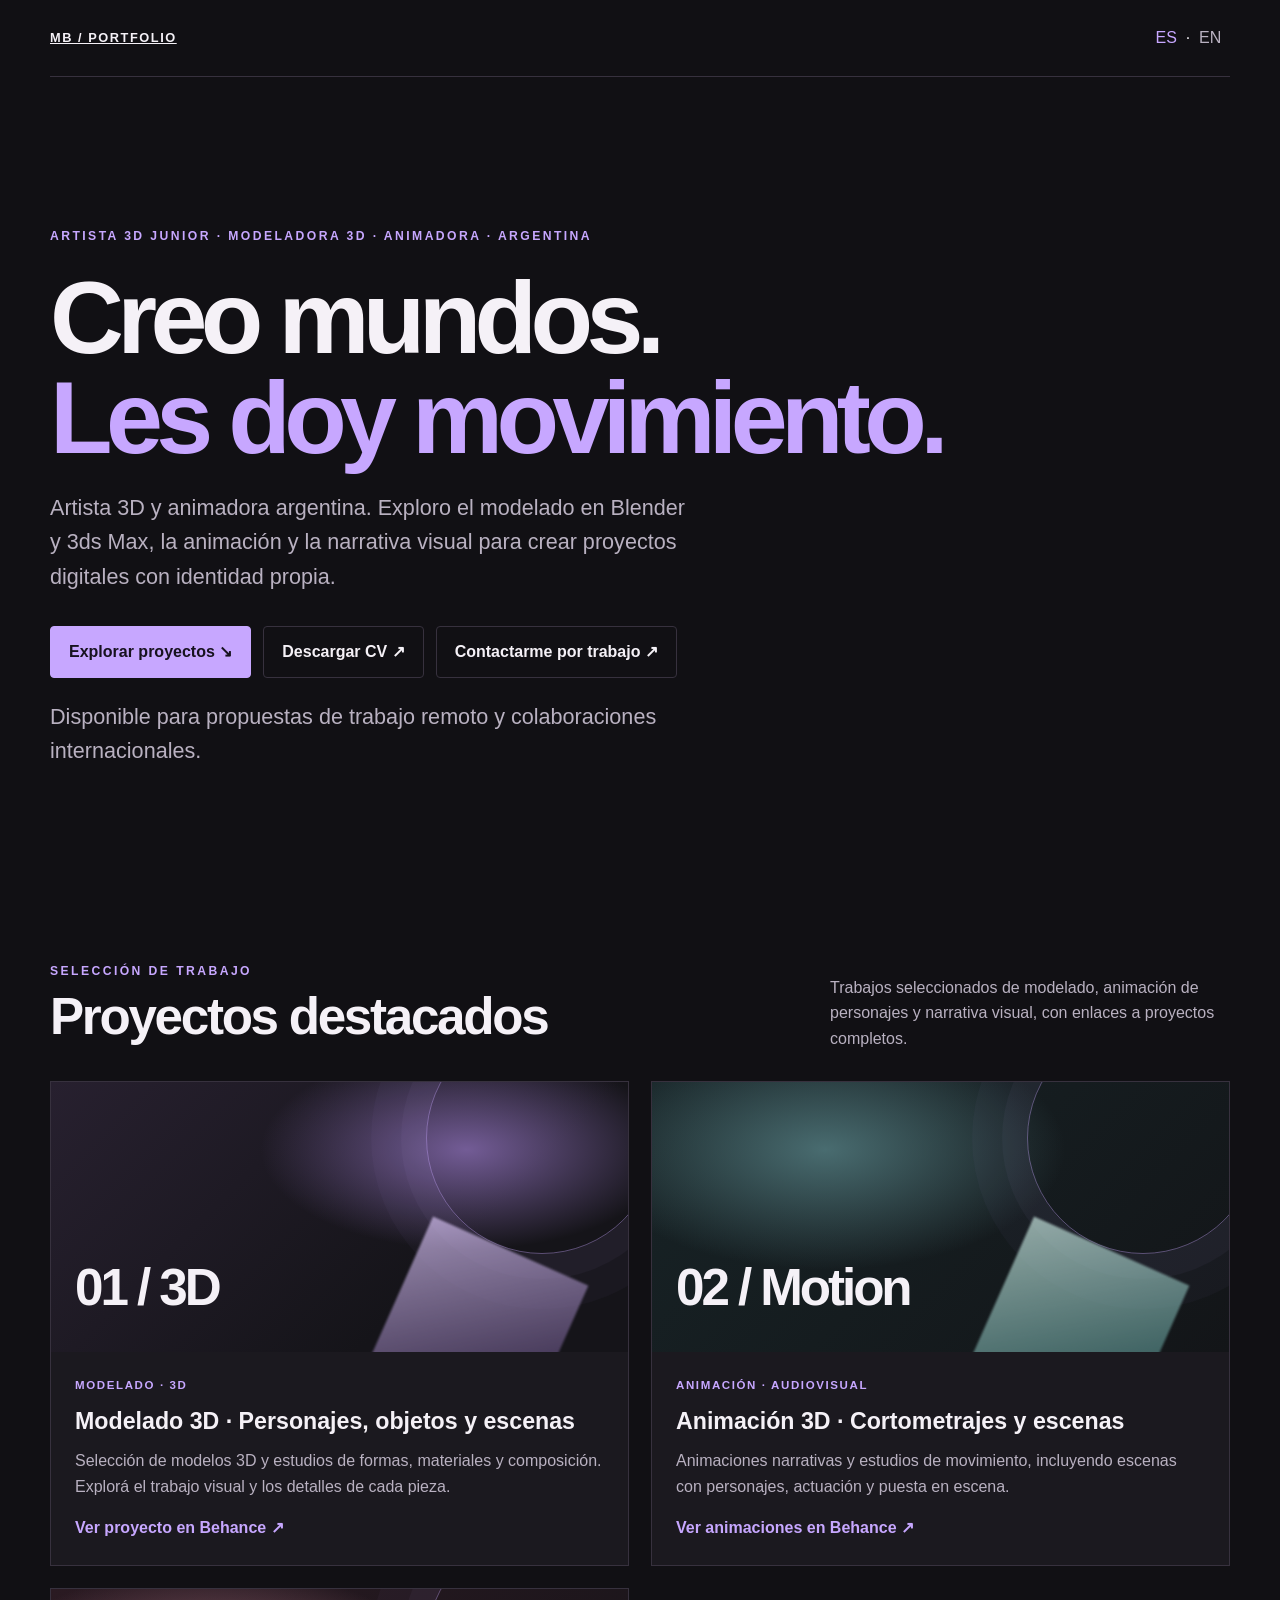
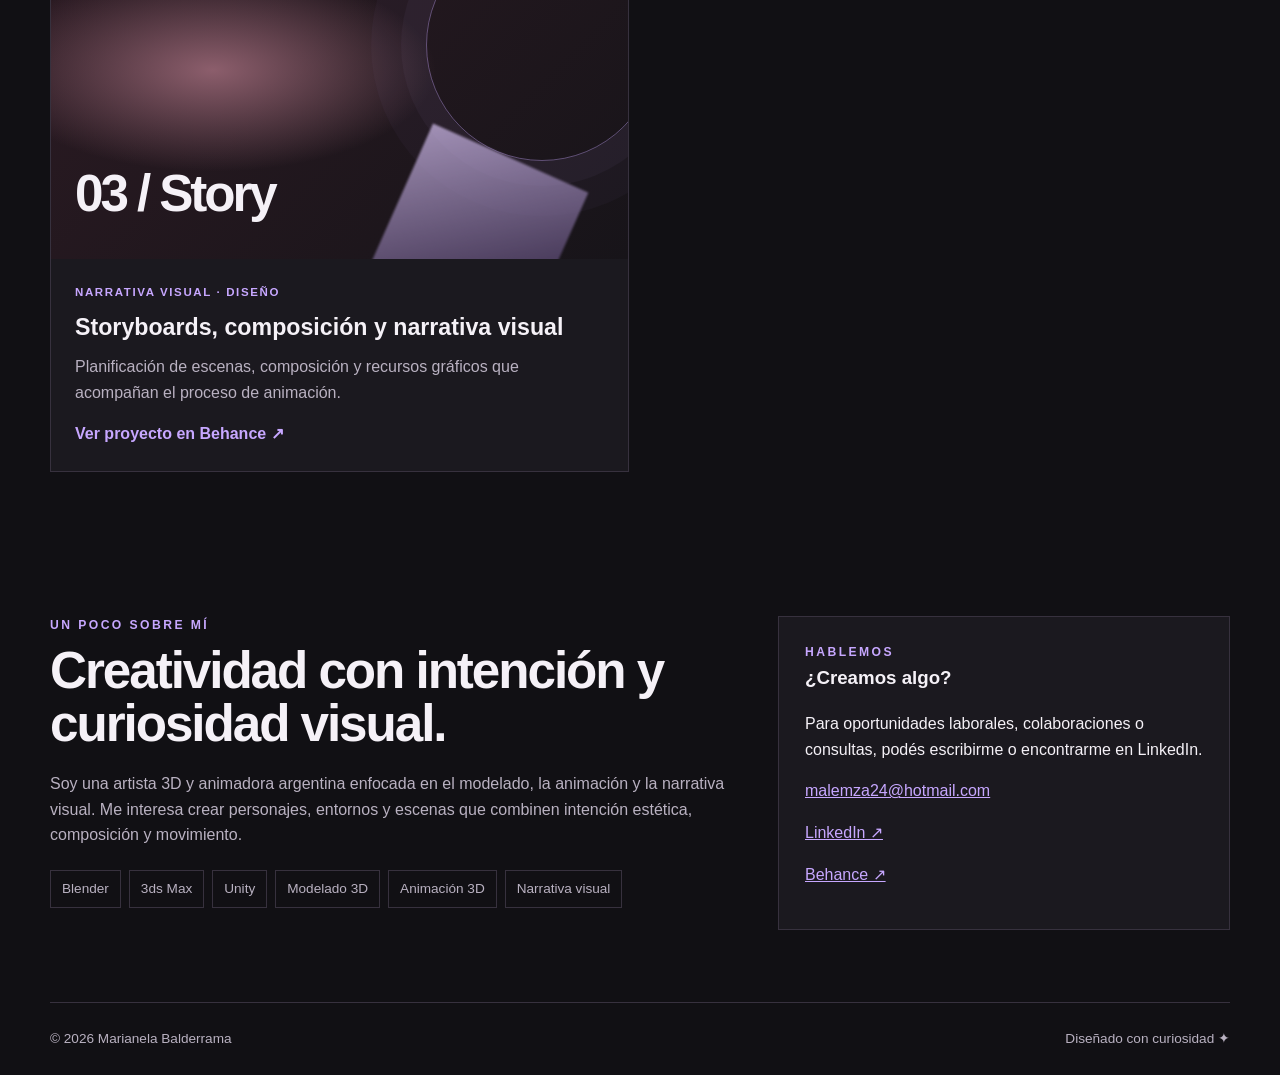
==== commit a68bb0b8: "Refine featured portfolio project positioning for 3D recruitment" ====
--- a/index.html
+++ b/index.html
@@ -1,11 +1,11 @@
 <!doctype html>
 <html lang="es"><head><meta charset="utf-8"><meta name="viewport" content="width=device-width,initial-scale=1"><meta name="description" content="Portfolio de Marianela Balderrama, artista 3D junior en Argentina. Modelado de personajes y entornos, animación 3D con Blender y 3ds Max. Abierta a oportunidades remotas."><meta name="robots" content="index, follow, max-image-preview:large"><meta name="author" content="Marianela Balderrama"><meta name="theme-color" content="#111014"><link rel="canonical" href="https://portfolio-marianela.netlify.app/"><link rel="alternate" hreflang="es-AR" href="https://portfolio-marianela.netlify.app/"><link rel="alternate" hreflang="en" href="https://portfolio-marianela.netlify.app/en.html"><link rel="alternate" hreflang="x-default" href="https://portfolio-marianela.netlify.app/"><meta property="og:type" content="website"><meta property="og:locale" content="es_AR"><meta property="og:title" content="Marianela Balderrama | Artista 3D y Animadora"><meta property="og:description" content="Modelado 3D, animación y narrativa visual. Portfolio de Marianela Balderrama."><meta property="og:url" content="https://portfolio-marianela.netlify.app/"><meta name="twitter:card" content="summary"><title>Marianela Balderrama | Artista 3D Junior, Modelado y Animación</title><link rel="stylesheet" href="style.css"><script async src="https://www.googletagmanager.com/gtag/js?id=G-E47YRFVXNX"></script><script>window.dataLayer=window.dataLayer||[];function gtag(){dataLayer.push(arguments);}gtag('js',new Date());gtag('config','G-E47YRFVXNX');</script><meta property="og:site_name" content="Marianela Balderrama Portfolio"><meta name="twitter:title" content="Marianela Balderrama | Artista 3D Junior, Modelado y Animación"><meta name="twitter:description" content="Portfolio de Marianela Balderrama, artista 3D junior en Argentina. Modelado de personajes y entornos, animación 3D con Blender y 3ds Max. Abierta a oportunidades remotas."><script type="application/ld+json">{"@context":"https://schema.org","@type":"Person","name":"Marianela Balderrama","url":"https://portfolio-marianela.netlify.app/","jobTitle":"Artista 3D y animadora","description":"Portfolio de Marianela Balderrama, artista 3D junior en Argentina. Modelado de personajes y entornos, animación 3D con Blender y 3ds Max. Abierta a oportunidades remotas.","knowsAbout":["3D modeling","3D animation","Blender","3ds Max","Unity","Visual storytelling"],"sameAs":["https://www.behance.net/malemza24","https://www.linkedin.com/in/marianela-balderrama-0708612a2/"]}</script></head>
 <body><a class="skip-link" href="#contenido">Saltar al contenido</a><div class="wrap"><nav class="topbar" aria-label="Navegación principal"><a class="brand" href="index.html">MB / Portfolio</a><div class="lang"><a class="active" href="index.html" lang="es">ES</a><span>·</span><a href="en.html" lang="en">EN</a></div></nav>
-<main id="contenido"><header class="hero"><div class="eyebrow">Artista 3D junior · Modelado y animación · Argentina</div><h1>Creo mundos.<br><span>Les doy movimiento.</span></h1><p>Artista 3D y animadora argentina. Exploro el modelado en Blender y 3ds Max, la animación y la narrativa visual para crear proyectos digitales con identidad propia.</p><div class="actions"><a class="button primary" href="#proyectos" data-event="nav_projects">Explorar proyectos ↘</a><a class="button" href="Marianela_Balderrama_CV_Principal_ES-2.pdf" download="Marianela_Balderrama_CV_Principal_ES-2.pdf" data-event="click_cv_es">Descargar CV ↗</a><a class="button" href="mailto:malemza24@hotmail.com?subject=Oportunidad%20laboral%203D" data-event="click_hire">Contactarme por trabajo ↗</a></div><p class="availability">Disponible para propuestas de trabajo remoto y colaboraciones internacionales.</p></header>
-<section id="proyectos"><div class="section-head"><div><div class="eyebrow">Selección de trabajo</div><h2>Proyectos destacados</h2></div><p>Una selección de proyectos de modelado 3D, animación y narrativa visual.</p></div><div class="projects">
-<article class="project"><div class="art"><span class="art-label">01 / 3D</span></div><div class="project-body"><div class="project-meta">Modelado · 3D</div><h3>Modelado 3D · Personajes y objetos</h3><p>Modelado y exploración de formas, materiales y composición tridimensional.</p><a class="text-link" href="https://www.behance.net/gallery/196213371/3D-Models" target="_blank" rel="noreferrer" data-event="click_behance_3d">Ver proyecto en Behance ↗</a></div></article>
-<article class="project"><div class="art alt"><span class="art-label">02 / Motion</span></div><div class="project-body"><div class="project-meta">Animación · Audiovisual</div><h3>Animación 3D · Proyectos</h3><p>Proyectos de animación que combinan puesta en escena, movimiento y narrativa visual.</p><a class="text-link" href="https://www.behance.net/gallery/216897643/3d-Animation-Projects" target="_blank" rel="noreferrer" data-event="click_behance_animation">Ver animaciones en Behance ↗</a></div></article>
-<article class="project"><div class="art story"><span class="art-label">03 / Story</span></div><div class="project-body"><div class="project-meta">Narrativa visual · Diseño</div><h3>Storyboards y narrativa visual</h3><p>Trabajo visual centrado en comunicar ideas, organizar escenas y desarrollar narrativas.</p><a class="text-link" href="https://www.behance.net/gallery/188869187/Narrative-Visuals-Storyboards-and-Inphographics" target="_blank" rel="noreferrer" data-event="click_behance_storyboards">Ver proyecto en Behance ↗</a></div></article>
+<main id="contenido"><header class="hero"><div class="eyebrow">Artista 3D junior · Modeladora 3D · Animadora · Argentina</div><h1>Creo mundos.<br><span>Les doy movimiento.</span></h1><p>Artista 3D y animadora argentina. Exploro el modelado en Blender y 3ds Max, la animación y la narrativa visual para crear proyectos digitales con identidad propia.</p><div class="actions"><a class="button primary" href="#proyectos" data-event="nav_projects">Explorar proyectos ↘</a><a class="button" href="Marianela_Balderrama_CV_Principal_ES-2.pdf" download="Marianela_Balderrama_CV_Principal_ES-2.pdf" data-event="click_cv_es">Descargar CV ↗</a><a class="button" href="mailto:malemza24@hotmail.com?subject=Oportunidad%20laboral%203D" data-event="click_hire">Contactarme por trabajo ↗</a></div><p class="availability">Disponible para propuestas de trabajo remoto y colaboraciones internacionales.</p></header>
+<section id="proyectos"><div class="section-head"><div><div class="eyebrow">Selección de trabajo</div><h2>Proyectos destacados</h2></div><p>Trabajos seleccionados de modelado, animación de personajes y narrativa visual, con enlaces a proyectos completos.</p></div><div class="projects">
+<article class="project"><div class="art"><span class="art-label">01 / 3D</span></div><div class="project-body"><div class="project-meta">Modelado · 3D</div><h3>Modelado 3D · Personajes, objetos y escenas</h3><p>Selección de modelos 3D y estudios de formas, materiales y composición. Explorá el trabajo visual y los detalles de cada pieza.</p><a class="text-link" href="https://www.behance.net/gallery/196213371/3D-Models" target="_blank" rel="noreferrer" data-event="click_behance_3d">Ver proyecto en Behance ↗</a></div></article>
+<article class="project"><div class="art alt"><span class="art-label">02 / Motion</span></div><div class="project-body"><div class="project-meta">Animación · Audiovisual</div><h3>Animación 3D · Cortometrajes y escenas</h3><p>Animaciones narrativas y estudios de movimiento, incluyendo escenas con personajes, actuación y puesta en escena.</p><a class="text-link" href="https://www.behance.net/gallery/216897643/3d-Animation-Projects" target="_blank" rel="noreferrer" data-event="click_behance_animation">Ver animaciones en Behance ↗</a></div></article>
+<article class="project"><div class="art story"><span class="art-label">03 / Story</span></div><div class="project-body"><div class="project-meta">Narrativa visual · Diseño</div><h3>Storyboards, composición y narrativa visual</h3><p>Planificación de escenas, composición y recursos gráficos que acompañan el proceso de animación.</p><a class="text-link" href="https://www.behance.net/gallery/188869187/Narrative-Visuals-Storyboards-and-Inphographics" target="_blank" rel="noreferrer" data-event="click_behance_storyboards">Ver proyecto en Behance ↗</a></div></article>
 </div></section>
 <section id="sobre-mi"><div class="about-grid"><div class="about"><div class="eyebrow">Un poco sobre mí</div><h2>Creatividad con intención y curiosidad visual.</h2><p>Soy una artista 3D y animadora argentina enfocada en el modelado, la animación y la narrativa visual. Me interesa crear personajes, entornos y escenas que combinen intención estética, composición y movimiento.</p><div class="skill-list"><span>Blender</span><span>3ds Max</span><span>Unity</span><span>Modelado 3D</span><span>Animación 3D</span><span>Narrativa visual</span></div></div><aside class="contact-box" id="contacto"><div class="eyebrow">Hablemos</div><h3>¿Creamos algo?</h3><p>Para oportunidades laborales, colaboraciones o consultas, podés escribirme o encontrarme en LinkedIn.</p><p><a href="mailto:malemza24@hotmail.com" data-event="click_email">malemza24@hotmail.com</a></p><p><a href="https://www.linkedin.com/in/marianela-balderrama-0708612a2/" target="_blank" rel="noreferrer" data-event="click_linkedin">LinkedIn ↗</a></p><p><a href="https://www.behance.net/malemza24" target="_blank" rel="noreferrer">Behance ↗</a></p></aside></div></section></main>
 <footer class="footer"><span>© <span id="year"></span> Marianela Balderrama</span><span>Diseñado con curiosidad ✦</span></footer></div><script src="script.js"></script></body></html>
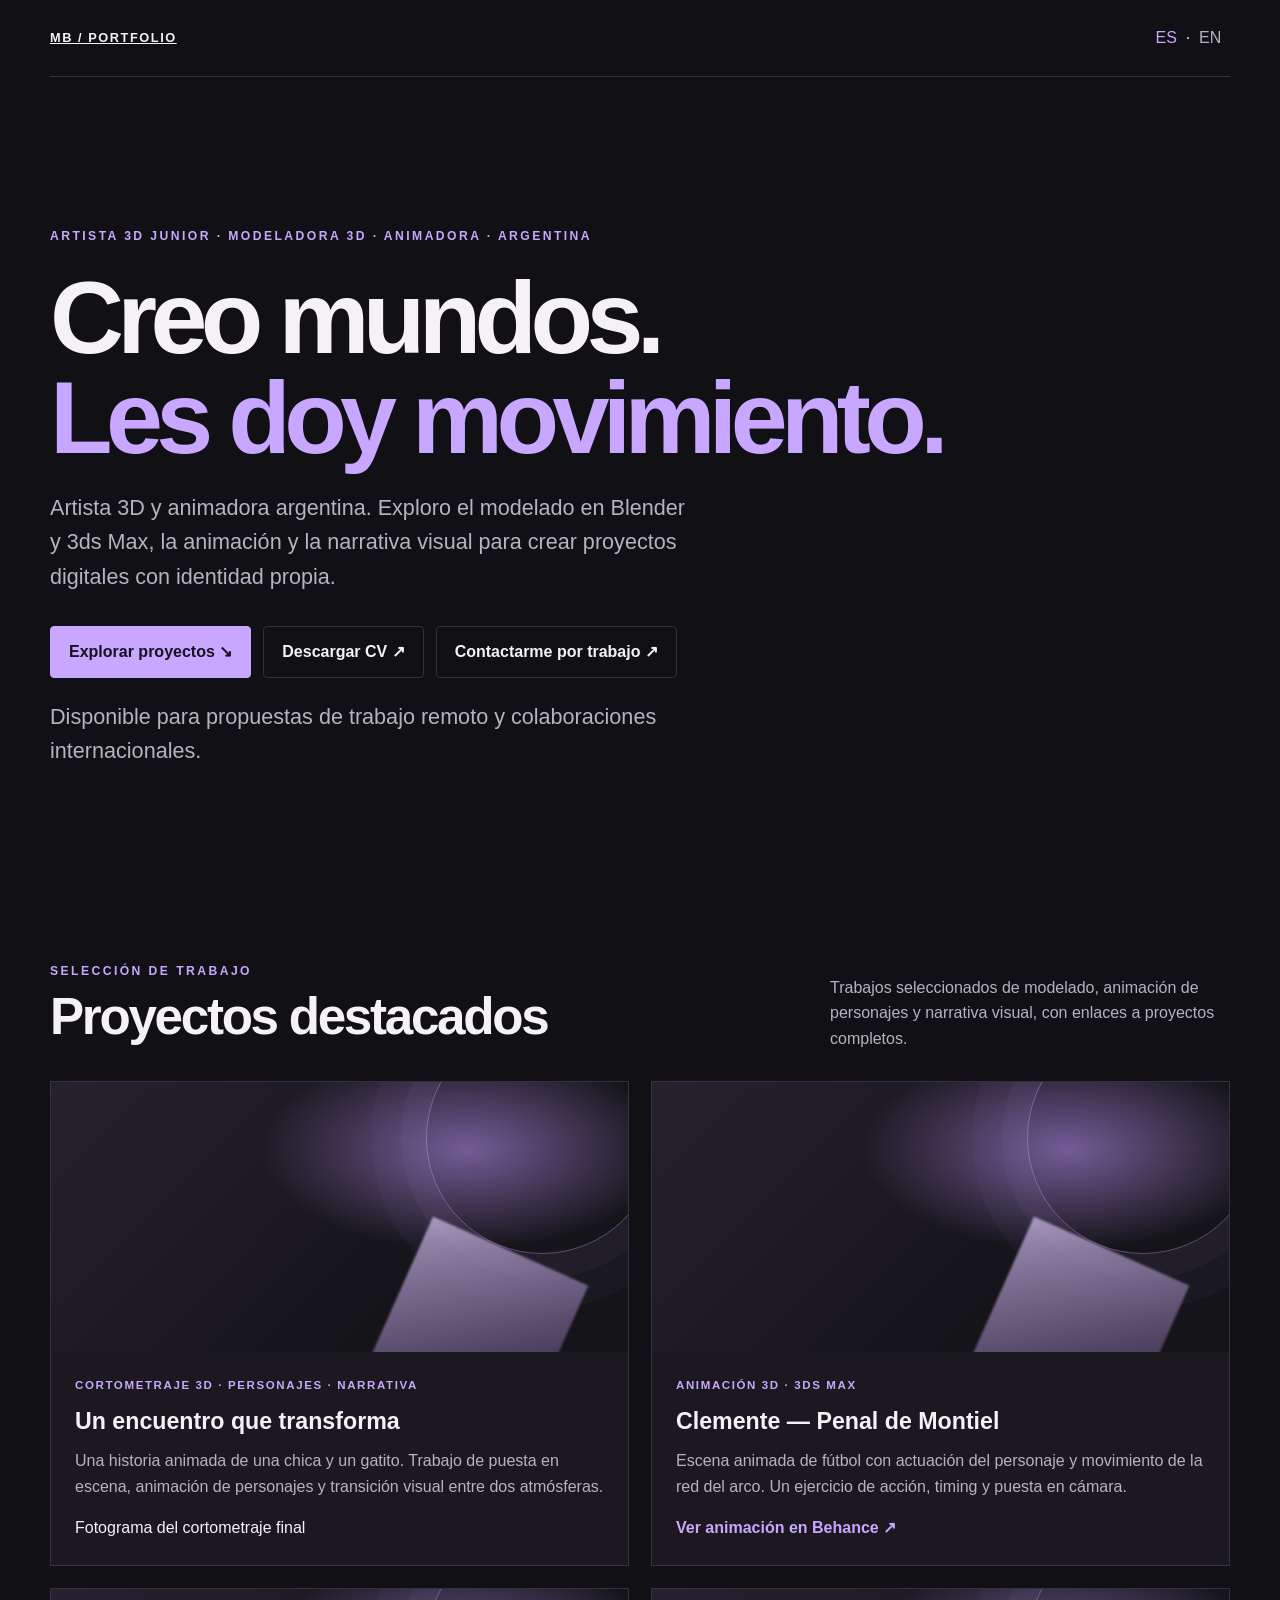
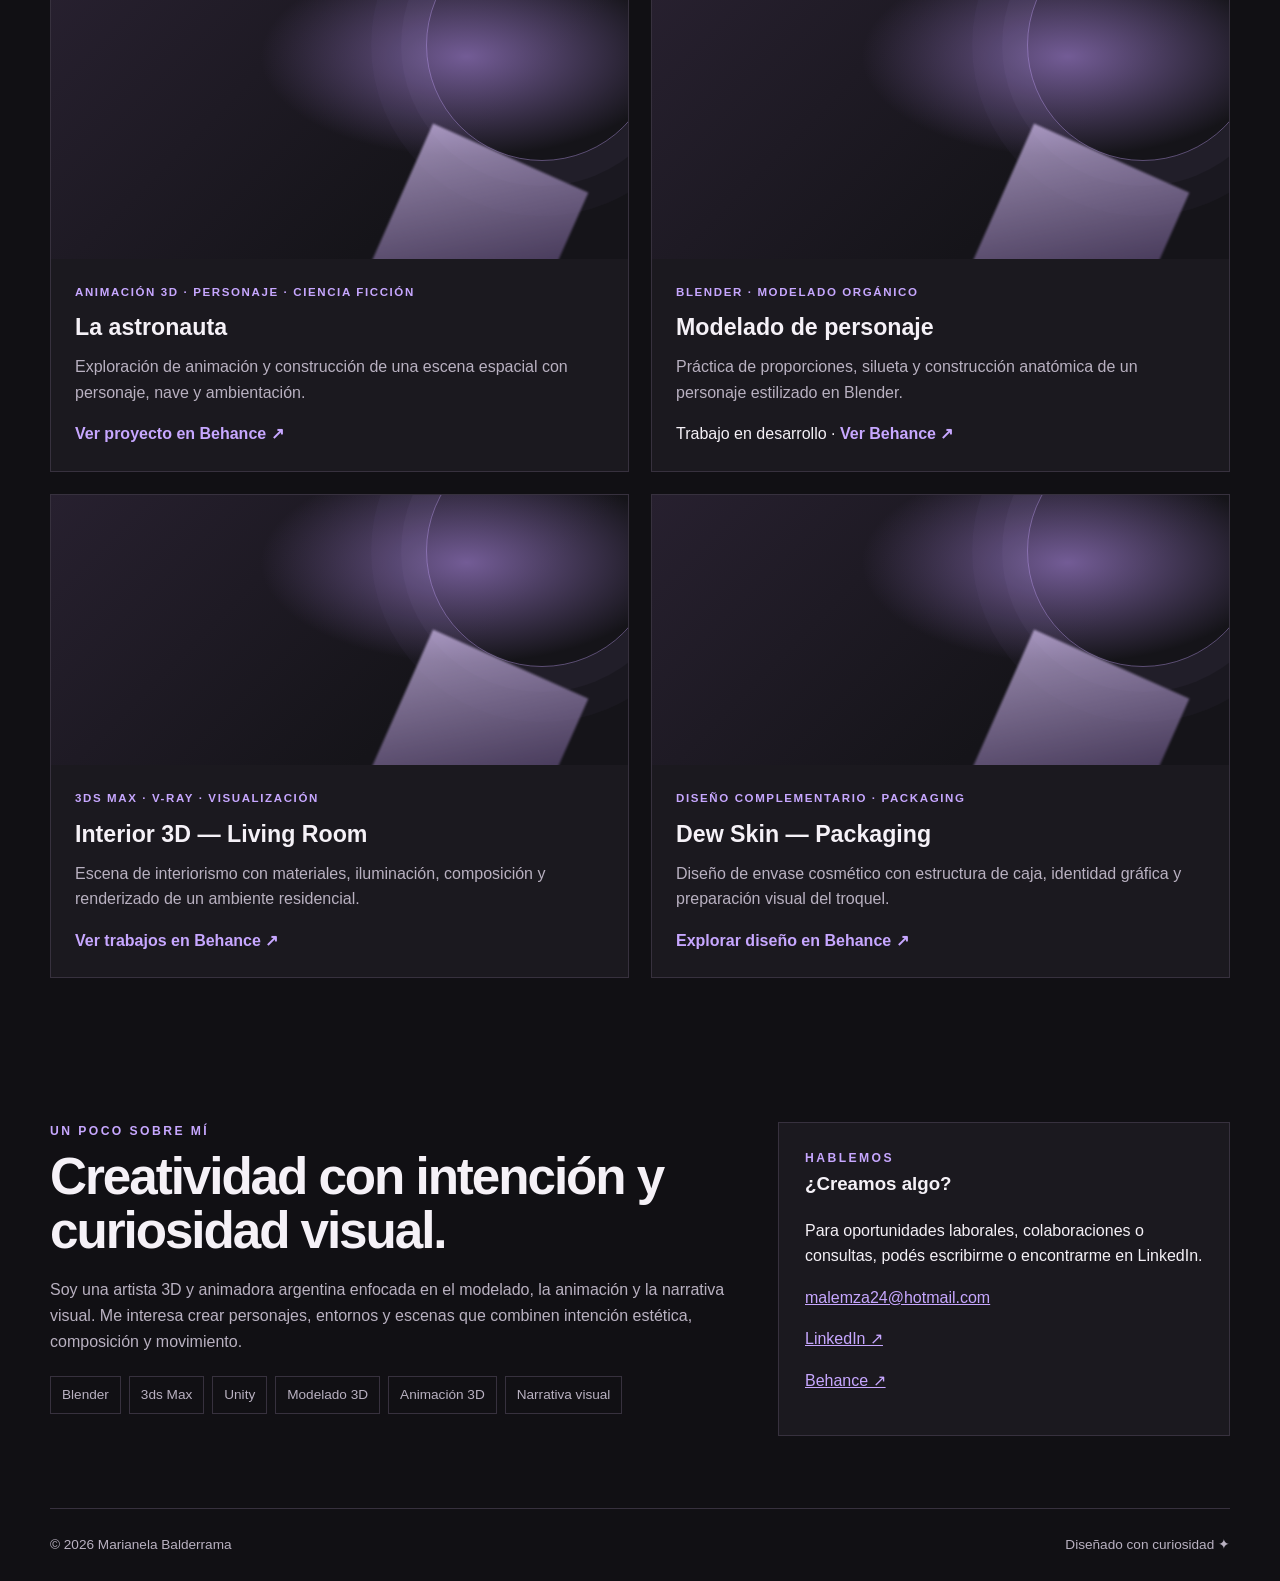
==== commit 39160c9d: "Show authentic 3D project thumbnails and focused recruiter portfolio (es)" ====
--- a/index.html
+++ b/index.html
@@ -3,9 +3,12 @@
 <body><a class="skip-link" href="#contenido">Saltar al contenido</a><div class="wrap"><nav class="topbar" aria-label="Navegación principal"><a class="brand" href="index.html">MB / Portfolio</a><div class="lang"><a class="active" href="index.html" lang="es">ES</a><span>·</span><a href="en.html" lang="en">EN</a></div></nav>
 <main id="contenido"><header class="hero"><div class="eyebrow">Artista 3D junior · Modeladora 3D · Animadora · Argentina</div><h1>Creo mundos.<br><span>Les doy movimiento.</span></h1><p>Artista 3D y animadora argentina. Exploro el modelado en Blender y 3ds Max, la animación y la narrativa visual para crear proyectos digitales con identidad propia.</p><div class="actions"><a class="button primary" href="#proyectos" data-event="nav_projects">Explorar proyectos ↘</a><a class="button" href="Marianela_Balderrama_CV_Principal_ES-2.pdf" download="Marianela_Balderrama_CV_Principal_ES-2.pdf" data-event="click_cv_es">Descargar CV ↗</a><a class="button" href="mailto:malemza24@hotmail.com?subject=Oportunidad%20laboral%203D" data-event="click_hire">Contactarme por trabajo ↗</a></div><p class="availability">Disponible para propuestas de trabajo remoto y colaboraciones internacionales.</p></header>
 <section id="proyectos"><div class="section-head"><div><div class="eyebrow">Selección de trabajo</div><h2>Proyectos destacados</h2></div><p>Trabajos seleccionados de modelado, animación de personajes y narrativa visual, con enlaces a proyectos completos.</p></div><div class="projects">
-<article class="project"><div class="art"><span class="art-label">01 / 3D</span></div><div class="project-body"><div class="project-meta">Modelado · 3D</div><h3>Modelado 3D · Personajes, objetos y escenas</h3><p>Selección de modelos 3D y estudios de formas, materiales y composición. Explorá el trabajo visual y los detalles de cada pieza.</p><a class="text-link" href="https://www.behance.net/gallery/196213371/3D-Models" target="_blank" rel="noreferrer" data-event="click_behance_3d">Ver proyecto en Behance ↗</a></div></article>
-<article class="project"><div class="art alt"><span class="art-label">02 / Motion</span></div><div class="project-body"><div class="project-meta">Animación · Audiovisual</div><h3>Animación 3D · Cortometrajes y escenas</h3><p>Animaciones narrativas y estudios de movimiento, incluyendo escenas con personajes, actuación y puesta en escena.</p><a class="text-link" href="https://www.behance.net/gallery/216897643/3d-Animation-Projects" target="_blank" rel="noreferrer" data-event="click_behance_animation">Ver animaciones en Behance ↗</a></div></article>
-<article class="project"><div class="art story"><span class="art-label">03 / Story</span></div><div class="project-body"><div class="project-meta">Narrativa visual · Diseño</div><h3>Storyboards, composición y narrativa visual</h3><p>Planificación de escenas, composición y recursos gráficos que acompañan el proceso de animación.</p><a class="text-link" href="https://www.behance.net/gallery/188869187/Narrative-Visuals-Storyboards-and-Inphographics" target="_blank" rel="noreferrer" data-event="click_behance_storyboards">Ver proyecto en Behance ↗</a></div></article>
+<article class="project featured"><div class="art real shot-1" role="img" aria-label="Fotograma original del cortometraje 3D Un encuentro que transforma: un gatito en una ciudad"></div><div class="project-body"><div class="project-meta">Cortometraje 3D · Personajes · Narrativa</div><h3>Un encuentro que transforma</h3><p>Una historia animada de una chica y un gatito. Trabajo de puesta en escena, animación de personajes y transición visual entre dos atmósferas.</p><span class="project-note">Fotograma del cortometraje final</span></div></article>
+<article class="project"><div class="art real shot-2" role="img" aria-label="Fotograma original de Clemente en una cancha de fútbol frente al arco"></div><div class="project-body"><div class="project-meta">Animación 3D · 3ds Max</div><h3>Clemente — Penal de Montiel</h3><p>Escena animada de fútbol con actuación del personaje y movimiento de la red del arco. Un ejercicio de acción, timing y puesta en cámara.</p><a class="text-link" href="https://www.behance.net/gallery/216897643/3d-Animation-Projects" target="_blank" rel="noopener noreferrer" data-event="click_clemente">Ver animación en Behance ↗</a></div></article>
+<article class="project"><div class="art real shot-3" role="img" aria-label="Fotograma original de una astronauta 3D frente a una nave espacial"></div><div class="project-body"><div class="project-meta">Animación 3D · Personaje · Ciencia ficción</div><h3>La astronauta</h3><p>Exploración de animación y construcción de una escena espacial con personaje, nave y ambientación.</p><a class="text-link" href="https://www.behance.net/gallery/216897643/3d-Animation-Projects" target="_blank" rel="noopener noreferrer" data-event="click_astronaut">Ver proyecto en Behance ↗</a></div></article>
+<article class="project"><div class="art real shot-4" role="img" aria-label="Modelo orgánico en Blender de un personaje femenino estilizado, vista frontal"></div><div class="project-body"><div class="project-meta">Blender · Modelado orgánico</div><h3>Modelado de personaje</h3><p>Práctica de proporciones, silueta y construcción anatómica de un personaje estilizado en Blender.</p><span class="project-note">Trabajo en desarrollo</span> · <a class="text-link" href="https://www.behance.net/malemza24" target="_blank" rel="noopener noreferrer">Ver Behance ↗</a></div></article>
+<article class="project"><div class="art real shot-5" role="img" aria-label="Render 3D original de una sala de estar con sofá beige, mesa y lámpara"></div><div class="project-body"><div class="project-meta">3ds Max · V-Ray · Visualización</div><h3>Interior 3D — Living Room</h3><p>Escena de interiorismo con materiales, iluminación, composición y renderizado de un ambiente residencial.</p><a class="text-link" href="https://www.behance.net/malemza24" target="_blank" rel="noopener noreferrer">Ver trabajos en Behance ↗</a></div></article>
+<article class="project project-secondary"><div class="art real shot-6" role="img" aria-label="Diseño original del troquel de la caja de crema Dew Skin"></div><div class="project-body"><div class="project-meta">Diseño complementario · Packaging</div><h3>Dew Skin — Packaging</h3><p>Diseño de envase cosmético con estructura de caja, identidad gráfica y preparación visual del troquel.</p><a class="text-link" href="https://www.behance.net/malemza24" target="_blank" rel="noopener noreferrer">Explorar diseño en Behance ↗</a></div></article>
 </div></section>
 <section id="sobre-mi"><div class="about-grid"><div class="about"><div class="eyebrow">Un poco sobre mí</div><h2>Creatividad con intención y curiosidad visual.</h2><p>Soy una artista 3D y animadora argentina enfocada en el modelado, la animación y la narrativa visual. Me interesa crear personajes, entornos y escenas que combinen intención estética, composición y movimiento.</p><div class="skill-list"><span>Blender</span><span>3ds Max</span><span>Unity</span><span>Modelado 3D</span><span>Animación 3D</span><span>Narrativa visual</span></div></div><aside class="contact-box" id="contacto"><div class="eyebrow">Hablemos</div><h3>¿Creamos algo?</h3><p>Para oportunidades laborales, colaboraciones o consultas, podés escribirme o encontrarme en LinkedIn.</p><p><a href="mailto:malemza24@hotmail.com" data-event="click_email">malemza24@hotmail.com</a></p><p><a href="https://www.linkedin.com/in/marianela-balderrama-0708612a2/" target="_blank" rel="noreferrer" data-event="click_linkedin">LinkedIn ↗</a></p><p><a href="https://www.behance.net/malemza24" target="_blank" rel="noreferrer">Behance ↗</a></p></aside></div></section></main>
 <footer class="footer"><span>© <span id="year"></span> Marianela Balderrama</span><span>Diseñado con curiosidad ✦</span></footer></div><script src="script.js"></script></body></html>
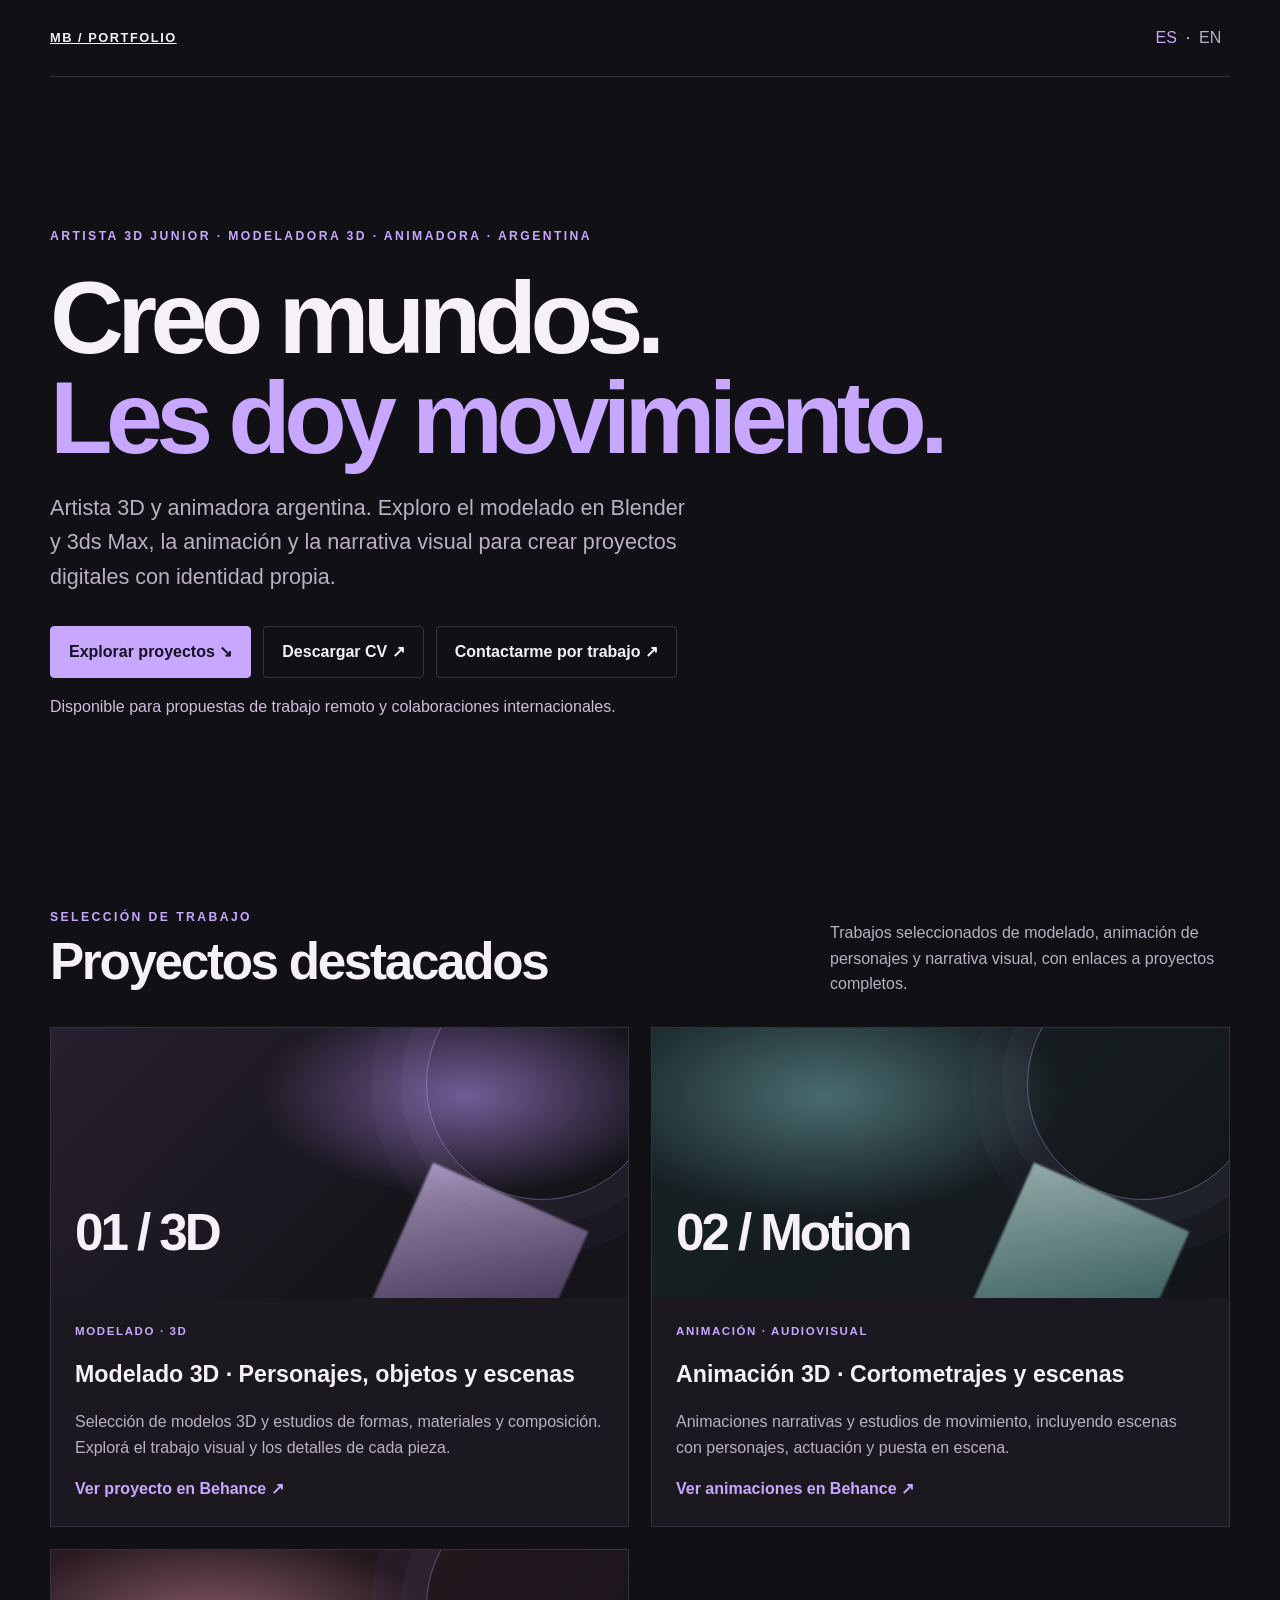
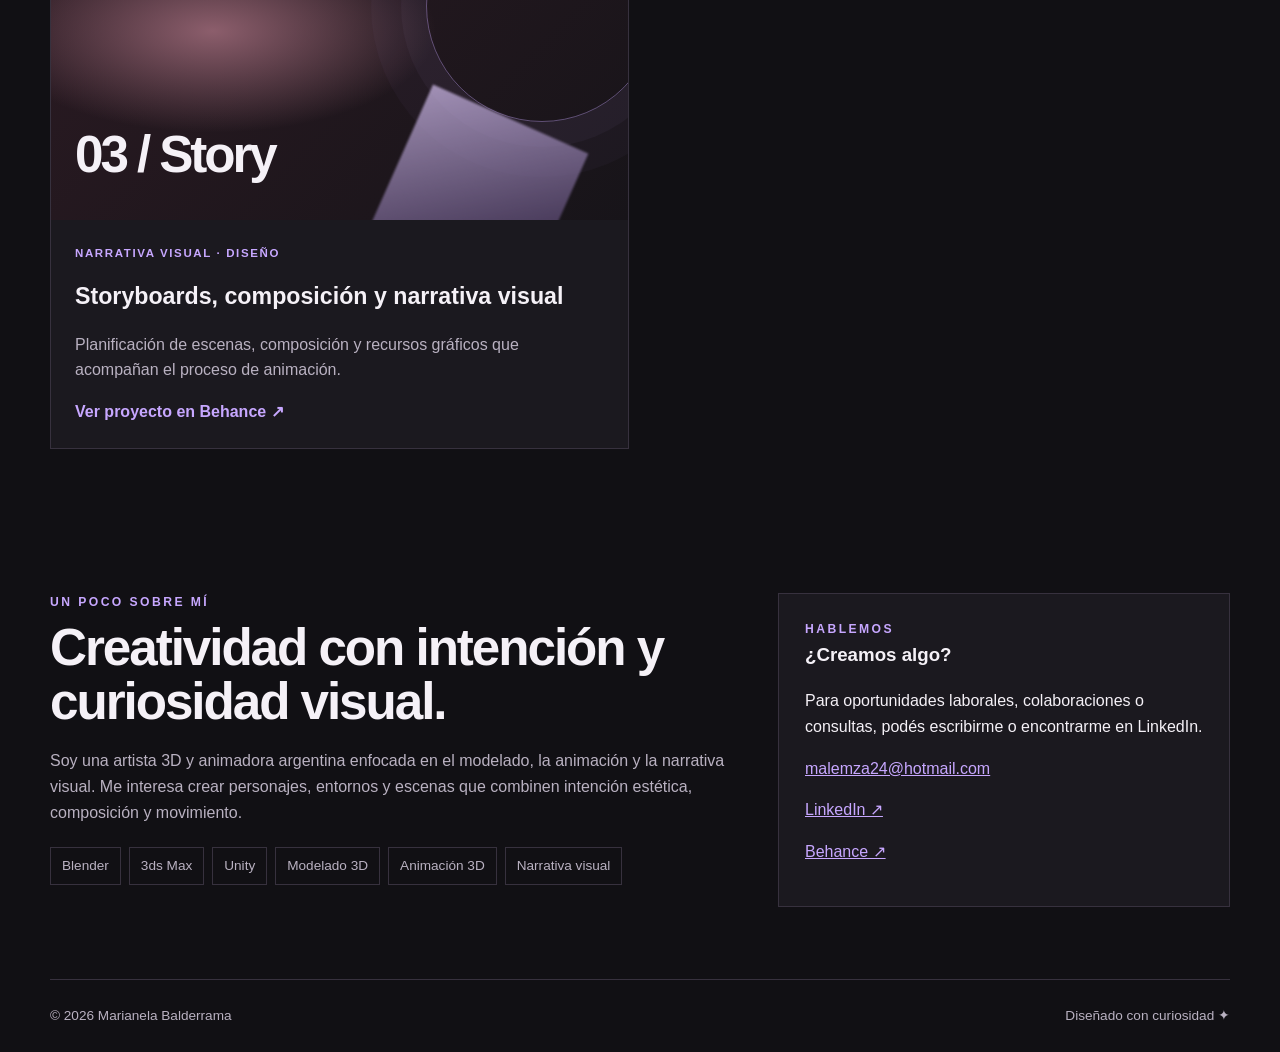
==== commit 180f07db: "Restore portfolio layout before low-resolution preview images: index.html" ====
--- a/index.html
+++ b/index.html
@@ -3,12 +3,9 @@
 <body><a class="skip-link" href="#contenido">Saltar al contenido</a><div class="wrap"><nav class="topbar" aria-label="Navegación principal"><a class="brand" href="index.html">MB / Portfolio</a><div class="lang"><a class="active" href="index.html" lang="es">ES</a><span>·</span><a href="en.html" lang="en">EN</a></div></nav>
 <main id="contenido"><header class="hero"><div class="eyebrow">Artista 3D junior · Modeladora 3D · Animadora · Argentina</div><h1>Creo mundos.<br><span>Les doy movimiento.</span></h1><p>Artista 3D y animadora argentina. Exploro el modelado en Blender y 3ds Max, la animación y la narrativa visual para crear proyectos digitales con identidad propia.</p><div class="actions"><a class="button primary" href="#proyectos" data-event="nav_projects">Explorar proyectos ↘</a><a class="button" href="Marianela_Balderrama_CV_Principal_ES-2.pdf" download="Marianela_Balderrama_CV_Principal_ES-2.pdf" data-event="click_cv_es">Descargar CV ↗</a><a class="button" href="mailto:malemza24@hotmail.com?subject=Oportunidad%20laboral%203D" data-event="click_hire">Contactarme por trabajo ↗</a></div><p class="availability">Disponible para propuestas de trabajo remoto y colaboraciones internacionales.</p></header>
 <section id="proyectos"><div class="section-head"><div><div class="eyebrow">Selección de trabajo</div><h2>Proyectos destacados</h2></div><p>Trabajos seleccionados de modelado, animación de personajes y narrativa visual, con enlaces a proyectos completos.</p></div><div class="projects">
-<article class="project featured"><div class="art real shot-1" role="img" aria-label="Fotograma original del cortometraje 3D Un encuentro que transforma: un gatito en una ciudad"></div><div class="project-body"><div class="project-meta">Cortometraje 3D · Personajes · Narrativa</div><h3>Un encuentro que transforma</h3><p>Una historia animada de una chica y un gatito. Trabajo de puesta en escena, animación de personajes y transición visual entre dos atmósferas.</p><span class="project-note">Fotograma del cortometraje final</span></div></article>
-<article class="project"><div class="art real shot-2" role="img" aria-label="Fotograma original de Clemente en una cancha de fútbol frente al arco"></div><div class="project-body"><div class="project-meta">Animación 3D · 3ds Max</div><h3>Clemente — Penal de Montiel</h3><p>Escena animada de fútbol con actuación del personaje y movimiento de la red del arco. Un ejercicio de acción, timing y puesta en cámara.</p><a class="text-link" href="https://www.behance.net/gallery/216897643/3d-Animation-Projects" target="_blank" rel="noopener noreferrer" data-event="click_clemente">Ver animación en Behance ↗</a></div></article>
-<article class="project"><div class="art real shot-3" role="img" aria-label="Fotograma original de una astronauta 3D frente a una nave espacial"></div><div class="project-body"><div class="project-meta">Animación 3D · Personaje · Ciencia ficción</div><h3>La astronauta</h3><p>Exploración de animación y construcción de una escena espacial con personaje, nave y ambientación.</p><a class="text-link" href="https://www.behance.net/gallery/216897643/3d-Animation-Projects" target="_blank" rel="noopener noreferrer" data-event="click_astronaut">Ver proyecto en Behance ↗</a></div></article>
-<article class="project"><div class="art real shot-4" role="img" aria-label="Modelo orgánico en Blender de un personaje femenino estilizado, vista frontal"></div><div class="project-body"><div class="project-meta">Blender · Modelado orgánico</div><h3>Modelado de personaje</h3><p>Práctica de proporciones, silueta y construcción anatómica de un personaje estilizado en Blender.</p><span class="project-note">Trabajo en desarrollo</span> · <a class="text-link" href="https://www.behance.net/malemza24" target="_blank" rel="noopener noreferrer">Ver Behance ↗</a></div></article>
-<article class="project"><div class="art real shot-5" role="img" aria-label="Render 3D original de una sala de estar con sofá beige, mesa y lámpara"></div><div class="project-body"><div class="project-meta">3ds Max · V-Ray · Visualización</div><h3>Interior 3D — Living Room</h3><p>Escena de interiorismo con materiales, iluminación, composición y renderizado de un ambiente residencial.</p><a class="text-link" href="https://www.behance.net/malemza24" target="_blank" rel="noopener noreferrer">Ver trabajos en Behance ↗</a></div></article>
-<article class="project project-secondary"><div class="art real shot-6" role="img" aria-label="Diseño original del troquel de la caja de crema Dew Skin"></div><div class="project-body"><div class="project-meta">Diseño complementario · Packaging</div><h3>Dew Skin — Packaging</h3><p>Diseño de envase cosmético con estructura de caja, identidad gráfica y preparación visual del troquel.</p><a class="text-link" href="https://www.behance.net/malemza24" target="_blank" rel="noopener noreferrer">Explorar diseño en Behance ↗</a></div></article>
+<article class="project"><div class="art"><span class="art-label">01 / 3D</span></div><div class="project-body"><div class="project-meta">Modelado · 3D</div><h3>Modelado 3D · Personajes, objetos y escenas</h3><p>Selección de modelos 3D y estudios de formas, materiales y composición. Explorá el trabajo visual y los detalles de cada pieza.</p><a class="text-link" href="https://www.behance.net/gallery/196213371/3D-Models" target="_blank" rel="noreferrer" data-event="click_behance_3d">Ver proyecto en Behance ↗</a></div></article>
+<article class="project"><div class="art alt"><span class="art-label">02 / Motion</span></div><div class="project-body"><div class="project-meta">Animación · Audiovisual</div><h3>Animación 3D · Cortometrajes y escenas</h3><p>Animaciones narrativas y estudios de movimiento, incluyendo escenas con personajes, actuación y puesta en escena.</p><a class="text-link" href="https://www.behance.net/gallery/216897643/3d-Animation-Projects" target="_blank" rel="noreferrer" data-event="click_behance_animation">Ver animaciones en Behance ↗</a></div></article>
+<article class="project"><div class="art story"><span class="art-label">03 / Story</span></div><div class="project-body"><div class="project-meta">Narrativa visual · Diseño</div><h3>Storyboards, composición y narrativa visual</h3><p>Planificación de escenas, composición y recursos gráficos que acompañan el proceso de animación.</p><a class="text-link" href="https://www.behance.net/gallery/188869187/Narrative-Visuals-Storyboards-and-Inphographics" target="_blank" rel="noreferrer" data-event="click_behance_storyboards">Ver proyecto en Behance ↗</a></div></article>
 </div></section>
 <section id="sobre-mi"><div class="about-grid"><div class="about"><div class="eyebrow">Un poco sobre mí</div><h2>Creatividad con intención y curiosidad visual.</h2><p>Soy una artista 3D y animadora argentina enfocada en el modelado, la animación y la narrativa visual. Me interesa crear personajes, entornos y escenas que combinen intención estética, composición y movimiento.</p><div class="skill-list"><span>Blender</span><span>3ds Max</span><span>Unity</span><span>Modelado 3D</span><span>Animación 3D</span><span>Narrativa visual</span></div></div><aside class="contact-box" id="contacto"><div class="eyebrow">Hablemos</div><h3>¿Creamos algo?</h3><p>Para oportunidades laborales, colaboraciones o consultas, podés escribirme o encontrarme en LinkedIn.</p><p><a href="mailto:malemza24@hotmail.com" data-event="click_email">malemza24@hotmail.com</a></p><p><a href="https://www.linkedin.com/in/marianela-balderrama-0708612a2/" target="_blank" rel="noreferrer" data-event="click_linkedin">LinkedIn ↗</a></p><p><a href="https://www.behance.net/malemza24" target="_blank" rel="noreferrer">Behance ↗</a></p></aside></div></section></main>
 <footer class="footer"><span>© <span id="year"></span> Marianela Balderrama</span><span>Diseñado con curiosidad ✦</span></footer></div><script src="script.js"></script></body></html>
--- a/style.css
+++ b/style.css
@@ -1,2 +1,23 @@
 :root{--bg:#111014;--panel:#1b191f;--text:#f5f1f7;--muted:#b9b1c1;--accent:#c7a7ff;--line:#37313e;--max:1180px}*{box-sizing:border-box}html{scroll-behavior:smooth}body{margin:0;background:var(--bg);color:var(--text);font-family:Inter,Arial,sans-serif;line-height:1.6}a{color:inherit}a:focus-visible,button:focus-visible{outline:3px solid var(--accent);outline-offset:4px}.skip-link{position:absolute;left:-9999px}.skip-link:focus{left:1rem;top:1rem;z-index:9;background:#fff;color:#111;padding:.7rem}.wrap{width:min(var(--max),calc(100% - 40px));margin:auto}.topbar{display:flex;justify-content:space-between;align-items:center;padding:25px 0;border-bottom:1px solid var(--line)}.brand{font-weight:800;letter-spacing:.12em;text-transform:uppercase;font-size:.8rem}.lang a{padding:.4rem .55rem;text-decoration:none;color:var(--muted)}.lang .active{color:var(--accent)}.hero{padding:clamp(70px,12vw,150px) 0 100px}.eyebrow{color:var(--accent);font-size:.76rem;font-weight:700;letter-spacing:.2em;text-transform:uppercase}.hero h1{font-size:clamp(3rem,8vw,7rem);line-height:.98;letter-spacing:-.065em;max-width:950px;margin:22px 0}.hero h1 span{color:var(--accent)}.hero p{max-width:650px;color:var(--muted);font-size:clamp(1.05rem,2vw,1.35rem)}.actions{display:flex;flex-wrap:wrap;gap:12px;margin-top:32px}.button{display:inline-block;padding:12px 18px;border:1px solid var(--line);border-radius:4px;text-decoration:none;font-weight:700}.button.primary{background:var(--accent);color:#17121f;border-color:var(--accent)}section{padding:72px 0}.section-head{display:flex;align-items:end;justify-content:space-between;gap:24px;margin-bottom:30px}.section-head h2{font-size:clamp(2rem,4vw,3.2rem);letter-spacing:-.045em;line-height:1.05;margin:8px 0}.section-head p{color:var(--muted);max-width:400px;margin:0}.projects{display:grid;grid-template-columns:repeat(2,minmax(0,1fr));gap:22px}.project{background:var(--panel);border:1px solid var(--line);min-width:0}.art{height:270px;display:flex;align-items:end;padding:24px;overflow:hidden;position:relative;background:radial-gradient(ellipse at 72% 25%,#735c96 0,transparent 35%),linear-gradient(135deg,#27202f,#151419 68%)}.art:before{content:"";position:absolute;width:230px;height:230px;border:1px solid #c7a7ff66;border-radius:50%;right:-30px;top:-60px;box-shadow:0 0 0 25px #c7a7ff0a,0 0 0 55px #c7a7ff08}.art:after{content:"";position:absolute;width:170px;height:210px;right:13%;bottom:-100px;background:linear-gradient(145deg,#d4c0f0,#54426d 65%,#211a29);transform:rotate(24deg);filter:blur(1px);opacity:.7}.art.alt{background:radial-gradient(ellipse at 30% 25%,#496c70,transparent 42%),linear-gradient(135deg,#172326,#131518)}.art.alt:after{background:linear-gradient(145deg,#c4e2db,#477b7a 65%,#16282a)}.art.hanori{background:radial-gradient(ellipse at 65% 20%,#d4b5e7,transparent 35%),linear-gradient(135deg,#30203c,#17131e)}.art.story{background:radial-gradient(ellipse at 28% 30%,#8c5e6c,transparent 38%),linear-gradient(135deg,#2a1a22,#171419)}.art-label{position:relative;z-index:1;font-size:clamp(2rem,4vw,3.5rem);font-weight:800;letter-spacing:-.06em}.project-body{padding:24px}.project-meta{color:var(--accent);font-size:.72rem;letter-spacing:.14em;text-transform:uppercase;font-weight:700}.project h3{font-size:1.45rem;margin:8px 0}.project p,.about p{color:var(--muted);margin:0 0 16px}.text-link{color:var(--accent);font-weight:700;text-decoration:none}.about-grid{display:grid;grid-template-columns:1.2fr .8fr;gap:50px}.about h2{font-size:clamp(2rem,4vw,3.2rem);line-height:1.05;letter-spacing:-.04em;margin:8px 0 20px}.skill-list{display:flex;flex-wrap:wrap;gap:8px;margin-top:22px}.skill-list span{border:1px solid var(--line);padding:7px 11px;color:var(--muted);font-size:.85rem}.contact-box{background:var(--panel);border:1px solid var(--line);padding:26px}.contact-box h3{margin-top:0}.contact-box a{color:var(--accent);overflow-wrap:anywhere}.footer{border-top:1px solid var(--line);padding:25px 0;color:var(--muted);font-size:.85rem;display:flex;justify-content:space-between;gap:20px;flex-wrap:wrap}@media(max-width:760px){.wrap{width:min(100% - 28px,var(--max))}.projects,.about-grid{grid-template-columns:1fr}.art{height:220px}.section-head{display:block}.section-head p{margin-top:12px}.hero{padding-top:80px}.topbar{padding:18px 0}}@media(prefers-reduced-motion:reduce){html{scroll-behavior:auto}*{animation:none!important;transition:none!important}}
-.art.photo{background:radial-gradient(ellipse at 25% 25%,#d5bd8d,transparent 32%),radial-gradient(ellipse at 72% 68%,#426b78,transparent 38%),linear-gradient(135deg,#273b3b,#151419)}.art.photo:before{width:180px;height:240px;border-radius:48% 48% 8% 8%;right:18%;top:20px;border-color:#f0dfbd88;transform:rotate(12deg);box-shadow:0 0 0 18px #f0dfbd0a}.art.photo:after{width:130px;height:130px;border-radius:50%;right:25%;bottom:35px;background:linear-gradient(145deg,#f4e1b4,#ad7854 65%,#423c42);opacity:.8}+.art.photo{background:radial-gradient(ellipse at 25% 25%,#d5bd8d,transparent 32%),radial-gradient(ellipse at 72% 68%,#426b78,transparent 38%),linear-gradient(135deg,#273b3b,#151419)}.art.photo:before{width:180px;height:240px;border-radius:48% 48% 8% 8%;right:18%;top:20px;border-color:#f0dfbd88;transform:rotate(12deg);box-shadow:0 0 0 18px #f0dfbd0a}.art.photo:after{width:130px;height:130px;border-radius:50%;right:25%;bottom:35px;background:linear-gradient(145deg,#f4e1b4,#ad7854 65%,#423c42);opacity:.8}
+/* Authentic 3D work: project stills supplied by the artist, optimized as one contact sheet. */
+.art.real{height:auto;aspect-ratio:16/9;background-image:url("assets/portfolio-contact-sheet.svg");background-size:300% 200%;background-repeat:no-repeat;background-color:#22212b;padding:0}
+.art.real::before,.art.real::after{display:none}
+.shot-1{background-position:0% 0%}
+.shot-2{background-position:50% 0%}
+.shot-3{background-position:100% 0%}
+.shot-4{background-position:0% 100%}
+.shot-5{background-position:50% 100%}
+.shot-6{background-position:100% 100%}
+.project{overflow:hidden;transition:border-color .18s ease,transform .18s ease}
+.project:hover{border-color:#9e83c2;transform:translateY(-2px)}
+.project.featured{border-color:#8267a9}
+.project.featured h3{color:#e4d4fb}
+.project-note{font-size:.85rem;color:#c9bdd4}
+.project-secondary{opacity:.96}
+.project-body{display:flex;flex-direction:column;align-items:flex-start;gap:8px}
+.project-body p{margin:0 0 8px}
+.project-body .text-link{margin-top:auto}
+.availability{font-size:1rem!important;color:#d0bfdc!important}
+@media(max-width:760px){.art.real{height:auto}.project:hover{transform:none}}
+@media(prefers-reduced-motion:reduce){.project{transition:none}}
